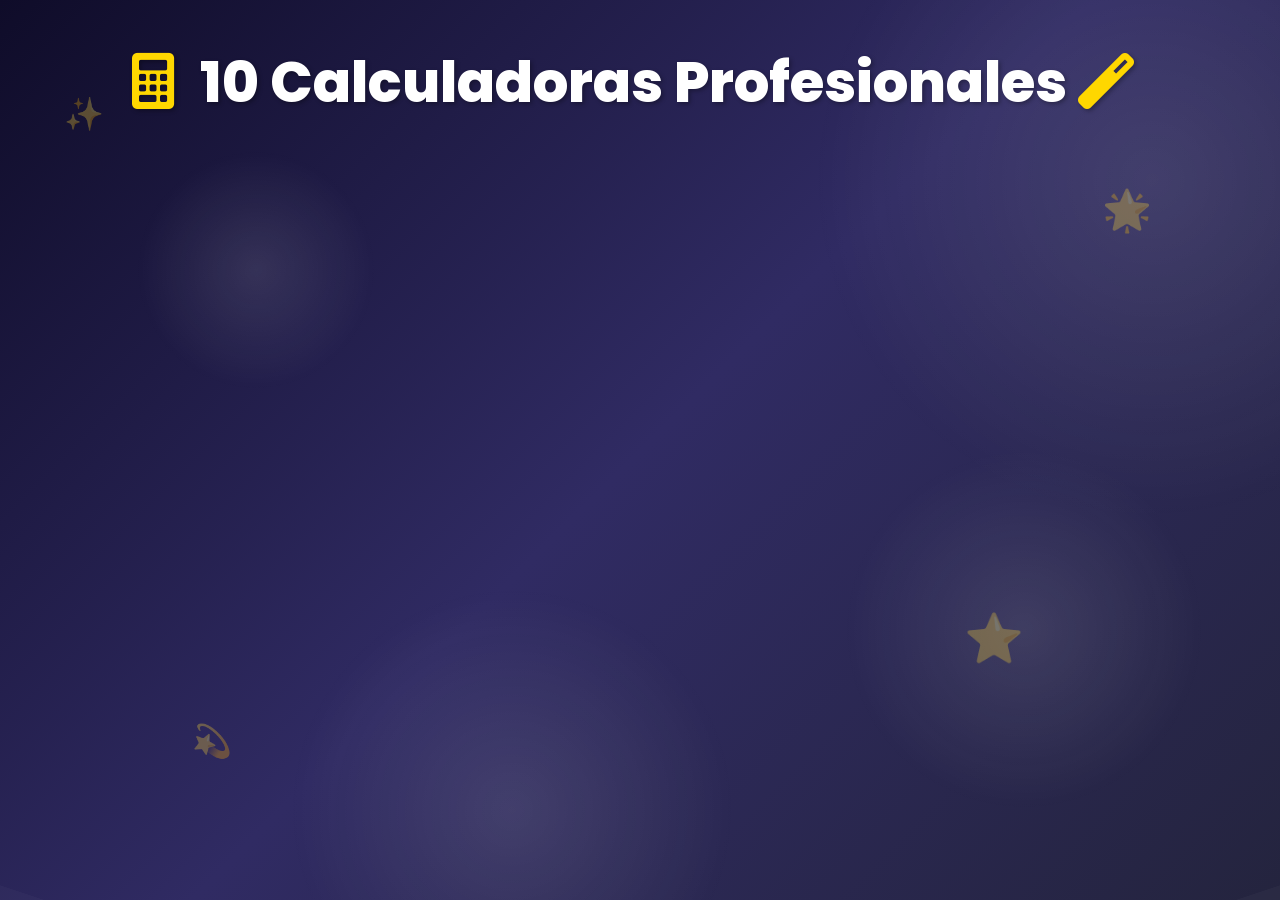
==== index.html @ 85bc0c48 "Update index.html" ====
<!DOCTYPE html>
<html lang="es">
<head>
    <meta charset="UTF-8">
    <meta name="viewport" content="width=device-width, initial-scale=1.0">
    <title>10 Calculadoras Profesionales</title>
    <!-- Font Awesome (necesario para los iconos) -->
    <link rel="stylesheet" href="https://cdnjs.cloudflare.com/ajax/libs/font-awesome/6.0.0/css/all.min.css">
    <!-- Tu archivo CSS -->
    <link rel="stylesheet" href="style.css">
</head>
<body>
    <div class="wave-bg"></div>
    
    <!-- Partículas flotantes -->
    <div class="particle" style="top: 10%; left: 5%; font-size: 2rem;">✨</div>
    <div class="particle" style="top: 20%; right: 10%; font-size: 2.5rem; animation-delay: -2s;">🌟</div>
    <div class="particle" style="bottom: 15%; left: 15%; font-size: 2rem; animation-delay: -4s;">💫</div>
    <div class="particle" style="bottom: 25%; right: 20%; font-size: 3rem; animation-delay: -1s;">⭐</div>

    <h1>
        <i class="fas fa-calculator"></i>
        10 Calculadoras Profesionales
        <i class="fas fa-magic"></i>
    </h1>
    
    <div class="grid-container">
        <!-- AQUÍ VA TODO EL HTML DE LAS 10 CALCULADORAS -->
        <!-- (Copia todo el contenido del grid-container del código anterior) -->
    </div>

    <script>
        // AQUÍ VAN TODAS LAS FUNCIONES JAVASCRIPT
        // (Copia todas las funciones del código anterior)
        
        // Efecto de seguimiento del mouse
        document.querySelectorAll('.calculadora').forEach(card => {
            card.addEventListener('mousemove', (e) => {
                const rect = card.getBoundingClientRect();
                const x = ((e.clientX - rect.left) / rect.width) * 100;
                const y = ((e.clientY - rect.top) / rect.height) * 100;
                card.style.setProperty('--x', `${x}%`);
                card.style.setProperty('--y', `${y}%`);
            });
        });

        window.onload = function() {
            calcularBasica();
            calcularIMC();
            calcularPorcentaje();
            calcularPrestamo();
            calcularEdad();
            calcularDescuento();
            convertirTemperatura();
            calcularAreaCirculo();
            calcularPropina();
            calcularVelocidad();
        };
    </script>
</body>
</html>
---- style.css ----
/* PRUEBA - Esto DEBERÍA hacer el fondo rojo brillante */
/* ========================================
   STYLE.CSS - 10 CALCULADORAS PROFESIONALES
   ======================================== */

/* Importación de fuentes */
@import url('https://fonts.googleapis.com/css2?family=Poppins:wght@300;400;500;600;700;800&display=swap');

/* ========================================
   VARIABLES GLOBALES
   ======================================== */
:root {
    --primary-gradient: linear-gradient(135deg, #667eea 0%, #764ba2 100%);
    --secondary-gradient: linear-gradient(135deg, #f093fb 0%, #f5576c 100%);
    --success-gradient: linear-gradient(135deg, #84fab0 0%, #8fd3f4 100%);
    --warning-gradient: linear-gradient(135deg, #f6d365 0%, #fda085 100%);
    --danger-gradient: linear-gradient(135deg, #f78ca0 0%, #f9748f 100%);
    --dark-gradient: linear-gradient(135deg, #66757f 0%, #414345 100%);
    --info-gradient: linear-gradient(135deg, #a8edea 0%, #fed6e3 100%);
    --g1-gradient: linear-gradient(135deg, #ff9a9e 0%, #fad0c4 100%);
    --g2-gradient: linear-gradient(135deg, #a1c4fd 0%, #c2e9fb 100%);
    --g3-gradient: linear-gradient(135deg, #fbc2eb 0%, #a6c1ee 100%);
    --g4-gradient: linear-gradient(135deg, #fdcbf1 0%, #e6dee9 100%);
    
    --shadow-sm: 0 2px 4px rgba(0,0,0,0.1);
    --shadow-md: 0 4px 6px rgba(0,0,0,0.1);
    --shadow-lg: 0 10px 15px rgba(0,0,0,0.1);
    --shadow-xl: 0 20px 25px rgba(0,0,0,0.1);
    --shadow-2xl: 0 25px 50px rgba(0,0,0,0.25);
    
    --animation-slow: 0.5s;
    --animation-medium: 0.3s;
    --animation-fast: 0.15s;
}

/* ========================================
   RESET Y ESTILOS BASE
   ======================================== */
* {
    margin: 0;
    padding: 0;
    box-sizing: border-box;
}

body {
    font-family: 'Poppins', sans-serif;
    background: linear-gradient(135deg, #0f0c29 0%, #302b63 50%, #24243e 100%);
    min-height: 100vh;
    padding: 40px 20px;
    position: relative;
    overflow-x: hidden;
}

/* Efecto de partículas de fondo */
body::before {
    content: '';
    position: fixed;
    top: 0;
    left: 0;
    right: 0;
    bottom: 0;
    background: 
        radial-gradient(circle at 20% 30%, rgba(255,255,255,0.1) 0%, transparent 10%),
        radial-gradient(circle at 80% 70%, rgba(255,255,255,0.1) 0%, transparent 15%),
        radial-gradient(circle at 40% 90%, rgba(255,255,255,0.1) 0%, transparent 20%),
        radial-gradient(circle at 90% 20%, rgba(255,255,255,0.1) 0%, transparent 25%);
    pointer-events: none;
    z-index: 0;
}

/* ========================================
   ONDA ANIMADA
   ======================================== */
.wave-bg {
    position: fixed;
    bottom: 0;
    left: 0;
    width: 100%;
    height: 100px;
    background: url('data:image/svg+xml,<svg xmlns="http://www.w3.org/2000/svg" viewBox="0 0 1440 320"><path fill="%23ffffff" fill-opacity="0.1" d="M0,96L48,112C96,128,192,160,288,160C384,160,480,128,576,122.7C672,117,768,139,864,154.7C960,171,1056,181,1152,170.7C1248,160,1344,128,1392,112L1440,96L1440,320L1392,320C1344,320,1248,320,1152,320C1056,320,960,320,864,320C768,320,672,320,576,320C480,320,384,320,288,320C192,320,96,320,48,320L0,320Z"></path></svg>');
    background-size: cover;
    background-repeat: no-repeat;
    animation: wave 10s linear infinite;
    z-index: 0;
    opacity: 0.3;
}

@keyframes wave {
    0% { background-position-x: 0; }
    100% { background-position-x: 1440px; }
}

/* ========================================
   TÍTULO PRINCIPAL
   ======================================== */
h1 {
    text-align: center;
    color: white;
    margin-bottom: 50px;
    font-size: 3.5em;
    font-weight: 800;
    text-shadow: 2px 2px 4px rgba(0,0,0,0.3);
    position: relative;
    z-index: 10;
    animation: fadeInDown 1s ease-out;
}

h1 i {
    margin-right: 15px;
    color: #ffd700;
    animation: spin 10s linear infinite;
}

@keyframes spin {
    from { transform: rotate(0deg); }
    to { transform: rotate(360deg); }
}

@keyframes fadeInDown {
    from {
        opacity: 0;
        transform: translateY(-50px);
    }
    to {
        opacity: 1;
        transform: translateY(0);
    }
}

/* ========================================
   GRID PRINCIPAL
   ======================================== */
.grid-container {
    display: grid;
    grid-template-columns: repeat(auto-fit, minmax(350px, 1fr));
    gap: 30px;
    max-width: 1600px;
    margin: 0 auto;
    position: relative;
    z-index: 10;
    perspective: 1000px;
}

/* ========================================
   TARJETAS DE CALCULADORAS
   ======================================== */
.calculadora {
    background: rgba(255, 255, 255, 0.95);
    backdrop-filter: blur(10px);
    border-radius: 30px;
    padding: 30px;
    box-shadow: 
        0 20px 40px rgba(0,0,0,0.3),
        0 0 0 1px rgba(255,255,255,0.1);
    transition: all 0.4s cubic-bezier(0.175, 0.885, 0.32, 1.275);
    position: relative;
    overflow: hidden;
    animation: cardAppear 0.6s ease-out forwards;
    opacity: 0;
    transform: translateY(50px);
}

/* Delay de animación para cada tarjeta */
.calculadora:nth-child(1) { animation-delay: 0.1s; }
.calculadora:nth-child(2) { animation-delay: 0.2s; }
.calculadora:nth-child(3) { animation-delay: 0.3s; }
.calculadora:nth-child(4) { animation-delay: 0.4s; }
.calculadora:nth-child(5) { animation-delay: 0.5s; }
.calculadora:nth-child(6) { animation-delay: 0.6s; }
.calculadora:nth-child(7) { animation-delay: 0.7s; }
.calculadora:nth-child(8) { animation-delay: 0.8s; }
.calculadora:nth-child(9) { animation-delay: 0.9s; }
.calculadora:nth-child(10) { animation-delay: 1s; }

@keyframes cardAppear {
    to {
        opacity: 1;
        transform: translateY(0);
    }
}

/* Efecto de borde brillante */
.calculadora::before {
    content: '';
    position: absolute;
    top: -2px;
    left: -2px;
    right: -2px;
    bottom: -2px;
    background: linear-gradient(45deg, 
        #ff0000, #ff7300, #fffb00, #48ff00, 
        #00ffd5, #002bff, #7a00ff, #ff00c8, #ff0000);
    background-size: 400%;
    border-radius: 32px;
    opacity: 0;
    transition: opacity 0.4s;
    z-index: -1;
    animation: glow 20s linear infinite;
}

.calculadora:hover::before {
    opacity: 1;
}

@keyframes glow {
    0% { background-position: 0 0; }
    50% { background-position: 400% 0; }
    100% { background-position: 0 0; }
}

/* Efecto de partículas en hover */
.calculadora::after {
    content: '';
    position: absolute;
    top: 0;
    left: 0;
    right: 0;
    bottom: 0;
    background: radial-gradient(circle at var(--x, 50%) var(--y, 50%), 
        rgba(255,255,255,0.3) 0%, 
        transparent 50%);
    opacity: 0;
    transition: opacity 0.3s;
    pointer-events: none;
    border-radius: 30px;
}

.calculadora:hover::after {
    opacity: 1;
}

.calculadora:hover {
    transform: translateY(-10px) scale(1.02);
    box-shadow: 
        0 30px 60px rgba(0,0,0,0.4),
        0 0 0 2px rgba(255,255,255,0.2);
}

/* ========================================
   TÍTULOS DE LAS CALCULADORAS
   ======================================== */
.calculadora h2 {
    font-size: 1.5em;
    font-weight: 700;
    margin-bottom: 25px;
    padding-bottom: 15px;
    border-bottom: 2px solid rgba(0,0,0,0.1);
    position: relative;
    display: flex;
    align-items: center;
    gap: 10px;
}

.calculadora h2 i {
    font-size: 1.5em;
    background: var(--primary-gradient);
    -webkit-background-clip: text;
    -webkit-text-fill-color: transparent;
    animation: bounce 2s infinite;
}

@keyframes bounce {
    0%, 100% { transform: scale(1); }
    50% { transform: scale(1.1); }
}

/* Colores individuales para los iconos */
.calculadora:nth-child(1) h2 i { background: var(--primary-gradient); -webkit-background-clip: text; }
.calculadora:nth-child(2) h2 i { background: var(--secondary-gradient); -webkit-background-clip: text; }
.calculadora:nth-child(3) h2 i { background: var(--success-gradient); -webkit-background-clip: text; }
.calculadora:nth-child(4) h2 i { background: var(--warning-gradient); -webkit-background-clip: text; }
.calculadora:nth-child(5) h2 i { background: var(--danger-gradient); -webkit-background-clip: text; }
.calculadora:nth-child(6) h2 i { background: var(--info-gradient); -webkit-background-clip: text; }
.calculadora:nth-child(7) h2 i { background: var(--g1-gradient); -webkit-background-clip: text; }
.calculadora:nth-child(8) h2 i { background: var(--g2-gradient); -webkit-background-clip: text; }
.calculadora:nth-child(9) h2 i { background: var(--g3-gradient); -webkit-background-clip: text; }
.calculadora:nth-child(10) h2 i { background: var(--g4-gradient); -webkit-background-clip: text; }

/* ========================================
   GRUPOS DE INPUT
   ======================================== */
.input-group {
    margin-bottom: 20px;
    position: relative;
}

.input-group label {
    display: block;
    margin-bottom: 8px;
    font-weight: 500;
    color: #444;
    font-size: 0.95em;
    letter-spacing: 0.5px;
    transition: all var(--animation-medium);
}

.input-group label i {
    margin-right: 8px;
    color: #667eea;
    font-size: 0.9em;
}

.input-group input,
.input-group select {
    width: 100%;
    padding: 14px 18px;
    border: 2px solid #e0e0e0;
    border-radius: 15px;
    font-size: 1em;
    font-family: 'Poppins', sans-serif;
    transition: all var(--animation-medium);
    background: white;
    outline: none;
}

.input-group input:focus,
.input-group select:focus {
    border-color: #667eea;
    box-shadow: 0 0 0 4px rgba(102, 126, 234, 0.1);
    transform: translateY(-2px);
}

.input-group input:hover,
.input-group select:hover {
    border-color: #764ba2;
}

/* ========================================
   BOTONES
   ======================================== */
button {
    background: var(--primary-gradient);
    color: white;
    border: none;
    padding: 16px 25px;
    border-radius: 15px;
    cursor: pointer;
    font-size: 1.1em;
    font-weight: 600;
    width: 100%;
    transition: all var(--animation-medium);
    position: relative;
    overflow: hidden;
    z-index: 1;
    letter-spacing: 1px;
    box-shadow: var(--shadow-md);
}

button::before {
    content: '';
    position: absolute;
    top: 0;
    left: -100%;
    width: 100%;
    height: 100%;
    background: linear-gradient(90deg, transparent, rgba(255,255,255,0.3), transparent);
    transition: left 0.5s;
    z-index: -1;
}

button:hover {
    transform: translateY(-3px);
    box-shadow: var(--shadow-xl);
}

button:hover::before {
    left: 100%;
}

button:active {
    transform: translateY(0);
}

/* Colores individuales para botones */
.calculadora:nth-child(1) button { background: var(--primary-gradient); }
.calculadora:nth-child(2) button { background: var(--secondary-gradient); }
.calculadora:nth-child(3) button { background: var(--success-gradient); }
.calculadora:nth-child(4) button { background: var(--warning-gradient); }
.calculadora:nth-child(5) button { background: var(--danger-gradient); }
.calculadora:nth-child(6) button { background: var(--info-gradient); }
.calculadora:nth-child(7) button { background: var(--g1-gradient); }
.calculadora:nth-child(8) button { background: var(--g2-gradient); }
.calculadora:nth-child(9) button { background: var(--g3-gradient); }
.calculadora:nth-child(10) button { background: var(--g4-gradient); }

/* ========================================
   RESULTADOS
   ======================================== */
.resultado {
    margin-top: 25px;
    padding: 20px;
    background: linear-gradient(135deg, #f5f7fa 0%, #c3cfe2 100%);
    border-radius: 15px;
    font-size: 1.2em;
    font-weight: 600;
    color: #333;
    text-align: center;
    animation: resultPop 0.5s ease-out;
    position: relative;
    overflow: hidden;
    border: 2px solid rgba(255,255,255,0.5);
    box-shadow: inset 0 2px 4px rgba(0,0,0,0.1);
}

@keyframes resultPop {
    0% { transform: scale(0.9); opacity: 0; }
    100% { transform: scale(1); opacity: 1; }
}

.resultado span {
    font-size: 1.4em;
    font-weight: 800;
    background: var(--primary-gradient);
    -webkit-background-clip: text;
    -webkit-text-fill-color: transparent;
    display: inline-block;
    margin-left: 10px;
}

/* Barra de progreso animada */
.resultado::after {
    content: '';
    position: absolute;
    bottom: 0;
    left: 0;
    height: 4px;
    width: 0%;
    background: var(--primary-gradient);
    animation: progress 1.5s ease-out forwards;
    border-radius: 0 0 0 15px;
}

@keyframes progress {
    to { width: 100%; }
}

/* ========================================
   TOOLTIPS
   ======================================== */
[data-tooltip] {
    position: relative;
    cursor: help;
}

[data-tooltip]:before {
    content: attr(data-tooltip);
    position: absolute;
    bottom: 100%;
    left: 50%;
    transform: translateX(-50%) translateY(-10px);
    background: var(--dark-gradient);
    color: white;
    padding: 8px 15px;
    border-radius: 10px;
    font-size: 0.85em;
    white-space: nowrap;
    opacity: 0;
    visibility: hidden;
    transition: all var(--animation-medium);
    box-shadow: var(--shadow-lg);
    z-index: 100;
}

[data-tooltip]:hover:before {
    opacity: 1;
    visibility: visible;
    transform: translateX(-50%) translateY(0);
}

/* ========================================
   PARTÍCULAS FLOTANTES
   ======================================== */
.particle {
    position: fixed;
    pointer-events: none;
    opacity: 0.3;
    animation: float 6s ease-in-out infinite;
    z-index: 0;
}

@keyframes float {
    0%, 100% { transform: translateY(0) rotate(0deg); }
    50% { transform: translateY(-20px) rotate(180deg); }
}

/* ========================================
   ESTADO DE CARGA
   ======================================== */
.calculadora.calculando .resultado {
    position: relative;
    color: transparent;
}

.calculadora.calculando .resultado::before {
    content: '';
    position: absolute;
    top: 50%;
    left: 50%;
    width: 30px;
    height: 30px;
    margin: -15px 0 0 -15px;
    border: 3px solid #f3f3f3;
    border-top: 3px solid #667eea;
    border-radius: 50%;
    animation: spin 1s linear infinite;
}

/* ========================================
   SCROLLBAR PERSONALIZADO
   ======================================== */
::-webkit-scrollbar {
    width: 12px;
}

::-webkit-scrollbar-track {
    background: linear-gradient(135deg, #0f0c29 0%, #302b63 100%);
}

::-webkit-scrollbar-thumb {
    background: var(--primary-gradient);
    border-radius: 6px;
    border: 3px solid transparent;
}

::-webkit-scrollbar-thumb:hover {
    background: var(--secondary-gradient);
}

/* ========================================
   MEDIA QUERIES - RESPONSIVE
   ======================================== */
@media (max-width: 768px) {
    h1 {
        font-size: 2.5em;
    }
    
    .grid-container {
        grid-template-columns: 1fr;
        gap: 20px;
    }
    
    .calculadora {
        padding: 20px;
    }
    
    .calculadora h2 {
        font-size: 1.3em;
    }
}

@media (max-width: 480px) {
    body {
        padding: 20px 10px;
    }
    
    h1 {
        font-size: 2em;
    }
    
    .calculadora {
        padding: 15px;
    }
    
    .resultado {
        font-size: 1em;
    }
}

/* ========================================
   UTILIDADES
   ======================================== */
.text-center { text-align: center; }
.mt-20 { margin-top: 20px; }
.mb-20 { margin-bottom: 20px; }
.hidden { display: none; }
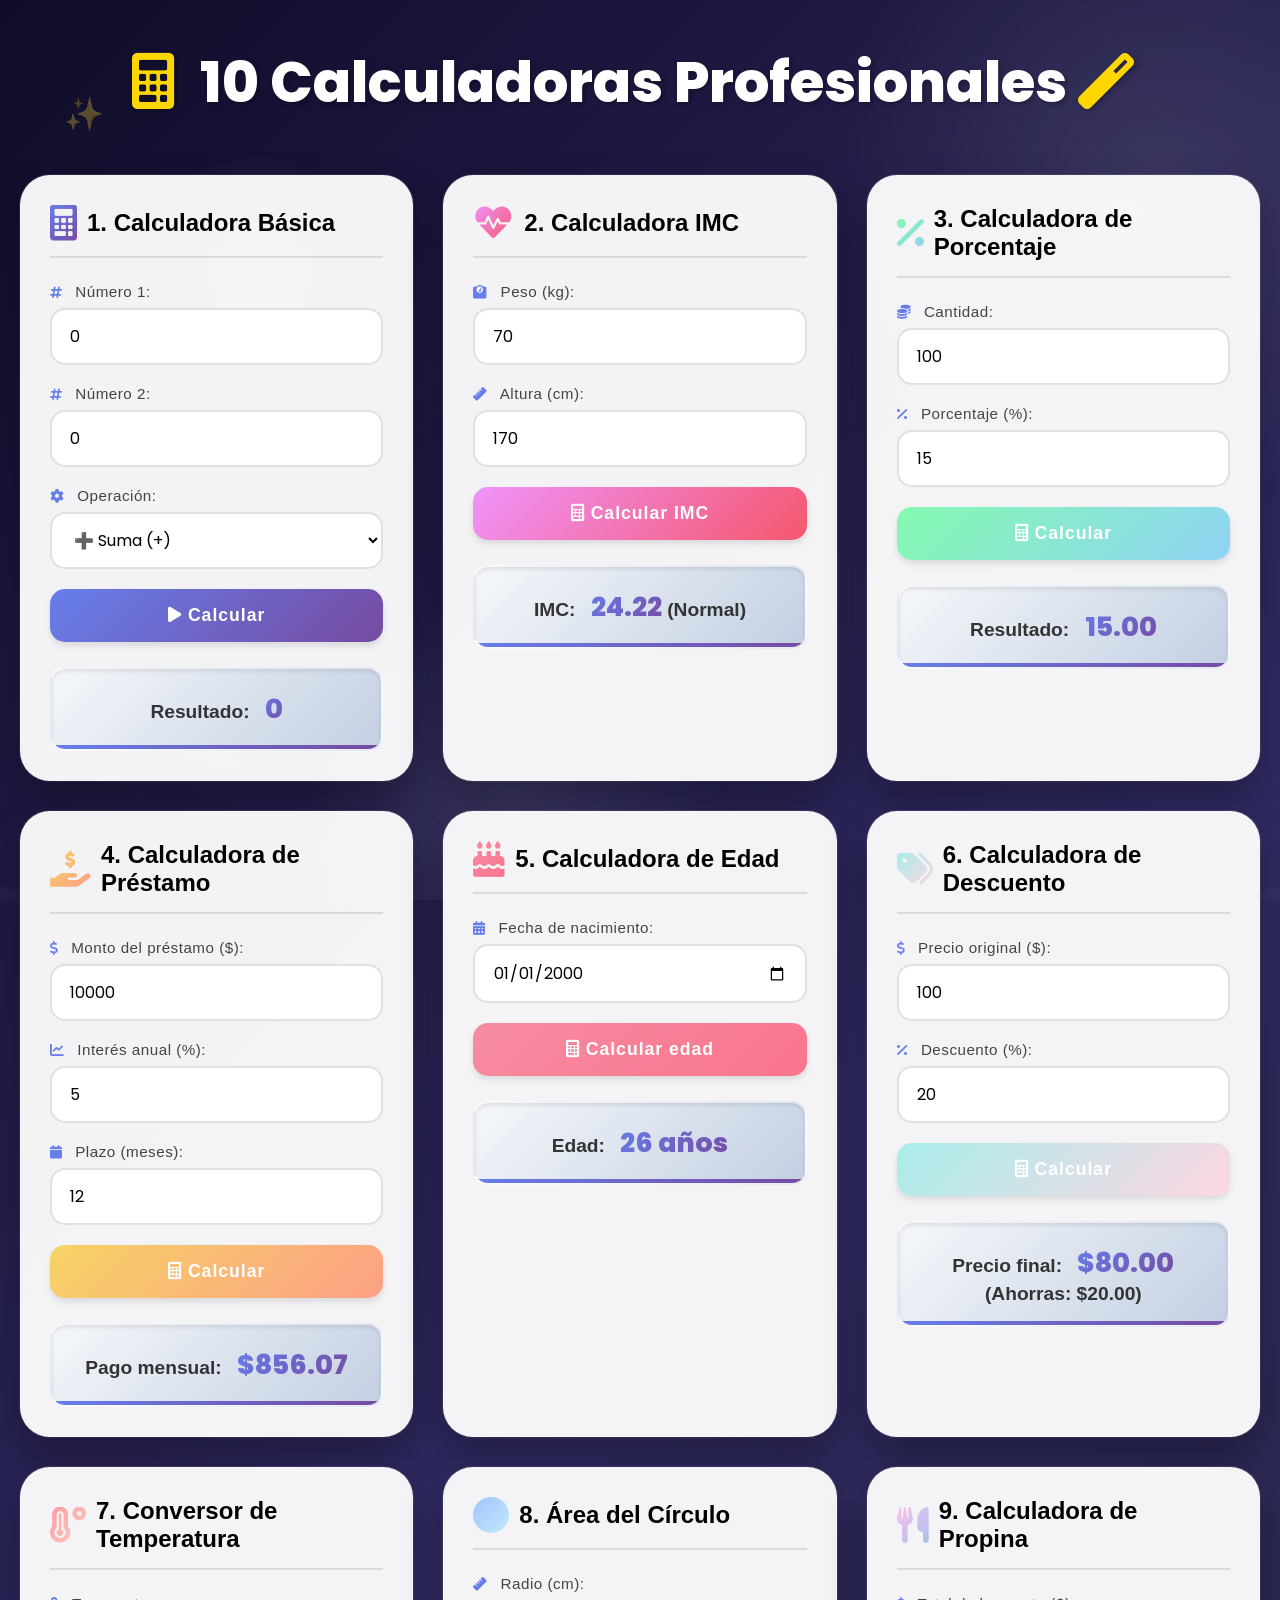
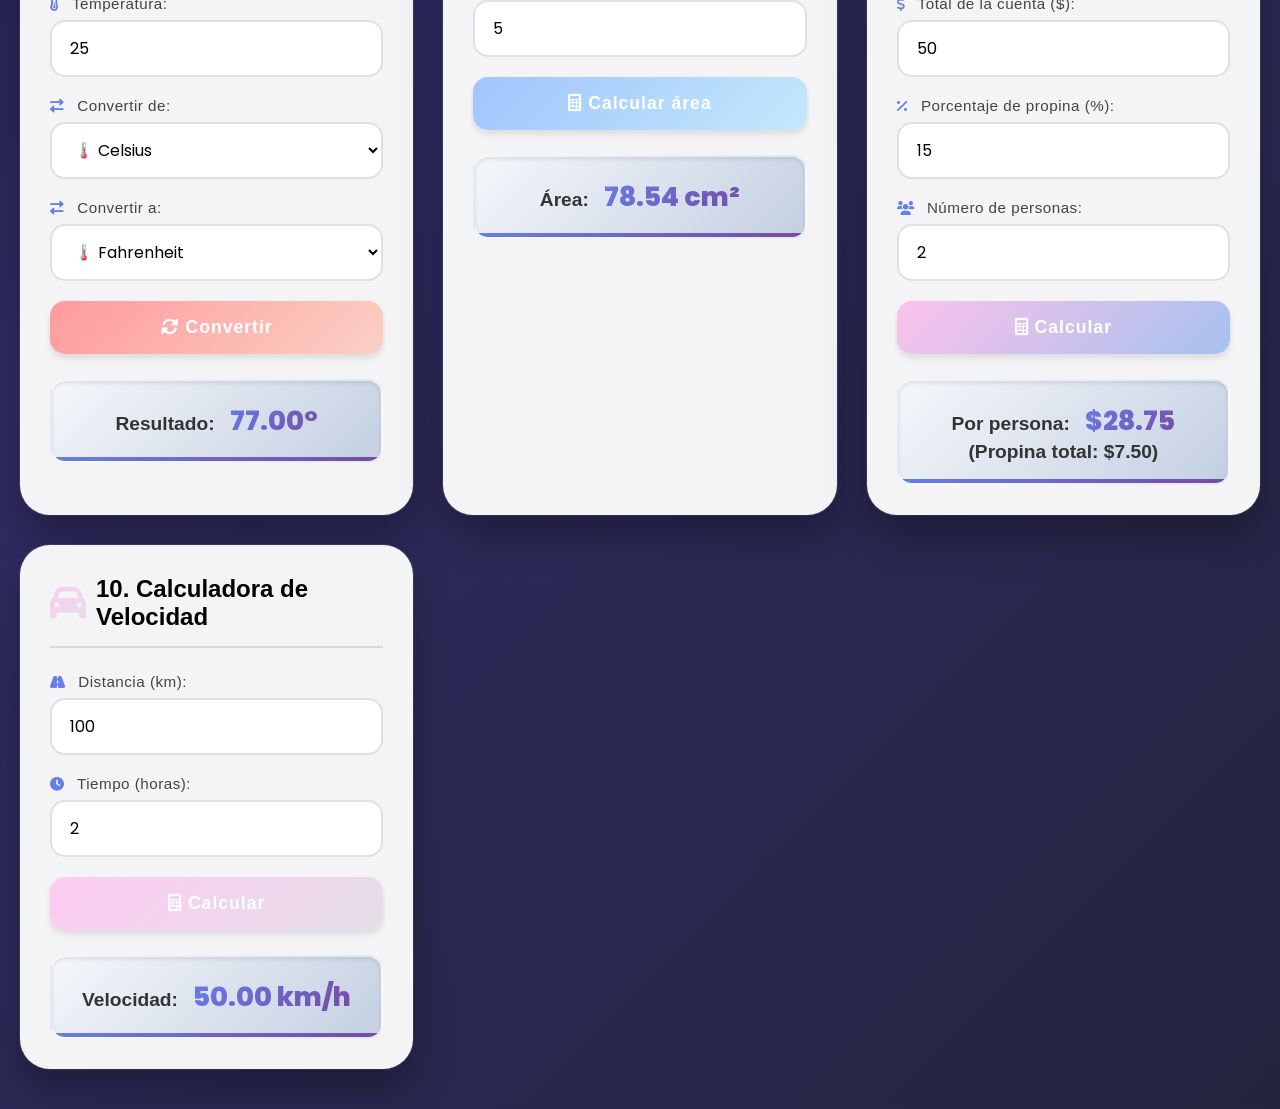
==== commit 6314dc8a: "Update index.html" ====
--- a/index.html
+++ b/index.html
@@ -4,7 +4,7 @@
     <meta charset="UTF-8">
     <meta name="viewport" content="width=device-width, initial-scale=1.0">
     <title>10 Calculadoras Profesionales</title>
-    <!-- Font Awesome (necesario para los iconos) -->
+    <!-- Font Awesome para iconos -->
     <link rel="stylesheet" href="https://cdnjs.cloudflare.com/ajax/libs/font-awesome/6.0.0/css/all.min.css">
     <!-- Tu archivo CSS -->
     <link rel="stylesheet" href="style.css">
@@ -25,15 +25,359 @@
     </h1>
     
     <div class="grid-container">
-        <!-- AQUÍ VA TODO EL HTML DE LAS 10 CALCULADORAS -->
-        <!-- (Copia todo el contenido del grid-container del código anterior) -->
+        <!-- ======================================== -->
+        <!-- CALCULADORA 1: BÁSICA -->
+        <!-- ======================================== -->
+        <div class="calculadora" data-tooltip="Operaciones matemáticas básicas">
+            <h2><i class="fas fa-calculator"></i> 1. Calculadora Básica</h2>
+            <div class="input-group">
+                <label><i class="fas fa-hashtag"></i> Número 1:</label>
+                <input type="number" id="basica-num1" value="0">
+            </div>
+            <div class="input-group">
+                <label><i class="fas fa-hashtag"></i> Número 2:</label>
+                <input type="number" id="basica-num2" value="0">
+            </div>
+            <div class="input-group">
+                <label><i class="fas fa-cog"></i> Operación:</label>
+                <select id="basica-operacion">
+                    <option value="suma">➕ Suma (+)</option>
+                    <option value="resta">➖ Resta (-)</option>
+                    <option value="multiplicacion">✖️ Multiplicación (×)</option>
+                    <option value="division">➗ División (÷)</option>
+                </select>
+            </div>
+            <button onclick="calcularBasica()"><i class="fas fa-play"></i> Calcular</button>
+            <div class="resultado" id="basica-resultado">Resultado: <span>0</span></div>
+        </div>
+
+        <!-- ======================================== -->
+        <!-- CALCULADORA 2: IMC -->
+        <!-- ======================================== -->
+        <div class="calculadora" data-tooltip="Índice de Masa Corporal">
+            <h2><i class="fas fa-heartbeat"></i> 2. Calculadora IMC</h2>
+            <div class="input-group">
+                <label><i class="fas fa-weight"></i> Peso (kg):</label>
+                <input type="number" id="imc-peso" step="0.1" value="70">
+            </div>
+            <div class="input-group">
+                <label><i class="fas fa-ruler"></i> Altura (cm):</label>
+                <input type="number" id="imc-altura" step="0.1" value="170">
+            </div>
+            <button onclick="calcularIMC()"><i class="fas fa-calculator"></i> Calcular IMC</button>
+            <div class="resultado" id="imc-resultado">IMC: <span>0</span></div>
+        </div>
+
+        <!-- ======================================== -->
+        <!-- CALCULADORA 3: PORCENTAJE -->
+        <!-- ======================================== -->
+        <div class="calculadora" data-tooltip="Cálculo de porcentajes">
+            <h2><i class="fas fa-percent"></i> 3. Calculadora de Porcentaje</h2>
+            <div class="input-group">
+                <label><i class="fas fa-coins"></i> Cantidad:</label>
+                <input type="number" id="porcentaje-cantidad" value="100">
+            </div>
+            <div class="input-group">
+                <label><i class="fas fa-percent"></i> Porcentaje (%):</label>
+                <input type="number" id="porcentaje-valor" value="15">
+            </div>
+            <button onclick="calcularPorcentaje()"><i class="fas fa-calculator"></i> Calcular</button>
+            <div class="resultado" id="porcentaje-resultado">Resultado: <span>0</span></div>
+        </div>
+
+        <!-- ======================================== -->
+        <!-- CALCULADORA 4: PRÉSTAMO -->
+        <!-- ======================================== -->
+        <div class="calculadora" data-tooltip="Calculadora de préstamos">
+            <h2><i class="fas fa-hand-holding-usd"></i> 4. Calculadora de Préstamo</h2>
+            <div class="input-group">
+                <label><i class="fas fa-dollar-sign"></i> Monto del préstamo ($):</label>
+                <input type="number" id="prestamo-monto" value="10000">
+            </div>
+            <div class="input-group">
+                <label><i class="fas fa-chart-line"></i> Interés anual (%):</label>
+                <input type="number" id="prestamo-interes" value="5">
+            </div>
+            <div class="input-group">
+                <label><i class="fas fa-calendar"></i> Plazo (meses):</label>
+                <input type="number" id="prestamo-meses" value="12">
+            </div>
+            <button onclick="calcularPrestamo()"><i class="fas fa-calculator"></i> Calcular</button>
+            <div class="resultado" id="prestamo-resultado">Pago mensual: <span>$0</span></div>
+        </div>
+
+        <!-- ======================================== -->
+        <!-- CALCULADORA 5: EDAD -->
+        <!-- ======================================== -->
+        <div class="calculadora" data-tooltip="Calculadora de edad exacta">
+            <h2><i class="fas fa-birthday-cake"></i> 5. Calculadora de Edad</h2>
+            <div class="input-group">
+                <label><i class="fas fa-calendar-alt"></i> Fecha de nacimiento:</label>
+                <input type="date" id="edad-fecha" value="2000-01-01">
+            </div>
+            <button onclick="calcularEdad()"><i class="fas fa-calculator"></i> Calcular edad</button>
+            <div class="resultado" id="edad-resultado">Edad: <span>0 años</span></div>
+        </div>
+
+        <!-- ======================================== -->
+        <!-- CALCULADORA 6: DESCUENTO -->
+        <!-- ======================================== -->
+        <div class="calculadora" data-tooltip="Calculadora de descuentos">
+            <h2><i class="fas fa-tags"></i> 6. Calculadora de Descuento</h2>
+            <div class="input-group">
+                <label><i class="fas fa-dollar-sign"></i> Precio original ($):</label>
+                <input type="number" id="descuento-precio" value="100">
+            </div>
+            <div class="input-group">
+                <label><i class="fas fa-percent"></i> Descuento (%):</label>
+                <input type="number" id="descuento-porcentaje" value="20">
+            </div>
+            <button onclick="calcularDescuento()"><i class="fas fa-calculator"></i> Calcular</button>
+            <div class="resultado" id="descuento-resultado">Precio final: <span>$0</span></div>
+        </div>
+
+        <!-- ======================================== -->
+        <!-- CALCULADORA 7: TEMPERATURA -->
+        <!-- ======================================== -->
+        <div class="calculadora" data-tooltip="Conversor de temperaturas">
+            <h2><i class="fas fa-temperature-high"></i> 7. Conversor de Temperatura</h2>
+            <div class="input-group">
+                <label><i class="fas fa-thermometer-half"></i> Temperatura:</label>
+                <input type="number" id="temp-valor" value="25">
+            </div>
+            <div class="input-group">
+                <label><i class="fas fa-exchange-alt"></i> Convertir de:</label>
+                <select id="temp-de">
+                    <option value="c">🌡️ Celsius</option>
+                    <option value="f">🌡️ Fahrenheit</option>
+                    <option value="k">🌡️ Kelvin</option>
+                </select>
+            </div>
+            <div class="input-group">
+                <label><i class="fas fa-exchange-alt"></i> Convertir a:</label>
+                <select id="temp-a">
+                    <option value="f">🌡️ Fahrenheit</option>
+                    <option value="c">🌡️ Celsius</option>
+                    <option value="k">🌡️ Kelvin</option>
+                </select>
+            </div>
+            <button onclick="convertirTemperatura()"><i class="fas fa-sync-alt"></i> Convertir</button>
+            <div class="resultado" id="temp-resultado">Resultado: <span>0°</span></div>
+        </div>
+
+        <!-- ======================================== -->
+        <!-- CALCULADORA 8: ÁREA DEL CÍRCULO -->
+        <!-- ======================================== -->
+        <div class="calculadora" data-tooltip="Área de un círculo">
+            <h2><i class="fas fa-circle"></i> 8. Área del Círculo</h2>
+            <div class="input-group">
+                <label><i class="fas fa-ruler"></i> Radio (cm):</label>
+                <input type="number" id="circulo-radio" step="0.1" value="5">
+            </div>
+            <button onclick="calcularAreaCirculo()"><i class="fas fa-calculator"></i> Calcular área</button>
+            <div class="resultado" id="circulo-resultado">Área: <span>0 cm²</span></div>
+        </div>
+
+        <!-- ======================================== -->
+        <!-- CALCULADORA 9: PROPINA -->
+        <!-- ======================================== -->
+        <div class="calculadora" data-tooltip="Calculadora de propinas">
+            <h2><i class="fas fa-utensils"></i> 9. Calculadora de Propina</h2>
+            <div class="input-group">
+                <label><i class="fas fa-dollar-sign"></i> Total de la cuenta ($):</label>
+                <input type="number" id="propina-total" value="50">
+            </div>
+            <div class="input-group">
+                <label><i class="fas fa-percent"></i> Porcentaje de propina (%):</label>
+                <input type="number" id="propina-porcentaje" value="15">
+            </div>
+            <div class="input-group">
+                <label><i class="fas fa-users"></i> Número de personas:</label>
+                <input type="number" id="propina-personas" value="2">
+            </div>
+            <button onclick="calcularPropina()"><i class="fas fa-calculator"></i> Calcular</button>
+            <div class="resultado" id="propina-resultado">Por persona: <span>$0</span></div>
+        </div>
+
+        <!-- ======================================== -->
+        <!-- CALCULADORA 10: VELOCIDAD -->
+        <!-- ======================================== -->
+        <div class="calculadora" data-tooltip="Calculadora de velocidad">
+            <h2><i class="fas fa-car"></i> 10. Calculadora de Velocidad</h2>
+            <div class="input-group">
+                <label><i class="fas fa-road"></i> Distancia (km):</label>
+                <input type="number" id="velocidad-distancia" step="0.1" value="100">
+            </div>
+            <div class="input-group">
+                <label><i class="fas fa-clock"></i> Tiempo (horas):</label>
+                <input type="number" id="velocidad-tiempo" step="0.1" value="2">
+            </div>
+            <button onclick="calcularVelocidad()"><i class="fas fa-calculator"></i> Calcular</button>
+            <div class="resultado" id="velocidad-resultado">Velocidad: <span>0 km/h</span></div>
+        </div>
     </div>
 
     <script>
-        // AQUÍ VAN TODAS LAS FUNCIONES JAVASCRIPT
-        // (Copia todas las funciones del código anterior)
-        
-        // Efecto de seguimiento del mouse
+        // ========================================
+        // CALCULADORA 1: BÁSICA
+        // ========================================
+        function calcularBasica() {
+            const num1 = parseFloat(document.getElementById('basica-num1').value);
+            const num2 = parseFloat(document.getElementById('basica-num2').value);
+            const operacion = document.getElementById('basica-operacion').value;
+            let resultado;
+
+            switch(operacion) {
+                case 'suma':
+                    resultado = num1 + num2;
+                    break;
+                case 'resta':
+                    resultado = num1 - num2;
+                    break;
+                case 'multiplicacion':
+                    resultado = num1 * num2;
+                    break;
+                case 'division':
+                    resultado = num2 !== 0 ? num1 / num2 : 'Error: División por 0';
+                    break;
+            }
+
+            document.getElementById('basica-resultado').innerHTML = `Resultado: <span>${resultado}</span>`;
+        }
+
+        // ========================================
+        // CALCULADORA 2: IMC
+        // ========================================
+        function calcularIMC() {
+            const peso = parseFloat(document.getElementById('imc-peso').value);
+            const altura = parseFloat(document.getElementById('imc-altura').value) / 100;
+            const imc = peso / (altura * altura);
+            let clasificacion = '';
+
+            if (imc < 18.5) clasificacion = 'Bajo peso';
+            else if (imc < 25) clasificacion = 'Normal';
+            else if (imc < 30) clasificacion = 'Sobrepeso';
+            else clasificacion = 'Obesidad';
+
+            document.getElementById('imc-resultado').innerHTML = `IMC: <span>${imc.toFixed(2)}</span> (${clasificacion})`;
+        }
+
+        // ========================================
+        // CALCULADORA 3: PORCENTAJE
+        // ========================================
+        function calcularPorcentaje() {
+            const cantidad = parseFloat(document.getElementById('porcentaje-cantidad').value);
+            const porcentaje = parseFloat(document.getElementById('porcentaje-valor').value);
+            const resultado = (cantidad * porcentaje) / 100;
+            document.getElementById('porcentaje-resultado').innerHTML = `Resultado: <span>${resultado.toFixed(2)}</span>`;
+        }
+
+        // ========================================
+        // CALCULADORA 4: PRÉSTAMO
+        // ========================================
+        function calcularPrestamo() {
+            const monto = parseFloat(document.getElementById('prestamo-monto').value);
+            const interes = parseFloat(document.getElementById('prestamo-interes').value) / 100 / 12;
+            const meses = parseFloat(document.getElementById('prestamo-meses').value);
+            
+            const pago = monto * interes * Math.pow(1 + interes, meses) / (Math.pow(1 + interes, meses) - 1);
+            
+            document.getElementById('prestamo-resultado').innerHTML = `Pago mensual: <span>$${isNaN(pago) ? 0 : pago.toFixed(2)}</span>`;
+        }
+
+        // ========================================
+        // CALCULADORA 5: EDAD
+        // ========================================
+        function calcularEdad() {
+            const fechaNac = new Date(document.getElementById('edad-fecha').value);
+            const hoy = new Date();
+            let edad = hoy.getFullYear() - fechaNac.getFullYear();
+            const mes = hoy.getMonth() - fechaNac.getMonth();
+            
+            if (mes < 0 || (mes === 0 && hoy.getDate() < fechaNac.getDate())) {
+                edad--;
+            }
+            
+            document.getElementById('edad-resultado').innerHTML = `Edad: <span>${edad} años</span>`;
+        }
+
+        // ========================================
+        // CALCULADORA 6: DESCUENTO
+        // ========================================
+        function calcularDescuento() {
+            const precio = parseFloat(document.getElementById('descuento-precio').value);
+            const descuento = parseFloat(document.getElementById('descuento-porcentaje').value);
+            const ahorro = (precio * descuento) / 100;
+            const precioFinal = precio - ahorro;
+            
+            document.getElementById('descuento-resultado').innerHTML = `Precio final: <span>$${precioFinal.toFixed(2)}</span> (Ahorras: $${ahorro.toFixed(2)})`;
+        }
+
+        // ========================================
+        // CALCULADORA 7: TEMPERATURA
+        // ========================================
+        function convertirTemperatura() {
+            const valor = parseFloat(document.getElementById('temp-valor').value);
+            const de = document.getElementById('temp-de').value;
+            const a = document.getElementById('temp-a').value;
+            let resultado = 0;
+
+            // Convertir a Celsius primero
+            let celsius;
+            switch(de) {
+                case 'c': celsius = valor; break;
+                case 'f': celsius = (valor - 32) * 5/9; break;
+                case 'k': celsius = valor - 273.15; break;
+            }
+
+            // Convertir de Celsius a destino
+            switch(a) {
+                case 'c': resultado = celsius; break;
+                case 'f': resultado = celsius * 9/5 + 32; break;
+                case 'k': resultado = celsius + 273.15; break;
+            }
+
+            document.getElementById('temp-resultado').innerHTML = `Resultado: <span>${resultado.toFixed(2)}°</span>`;
+        }
+
+        // ========================================
+        // CALCULADORA 8: ÁREA DEL CÍRCULO
+        // ========================================
+        function calcularAreaCirculo() {
+            const radio = parseFloat(document.getElementById('circulo-radio').value);
+            const area = Math.PI * Math.pow(radio, 2);
+            document.getElementById('circulo-resultado').innerHTML = `Área: <span>${area.toFixed(2)} cm²</span>`;
+        }
+
+        // ========================================
+        // CALCULADORA 9: PROPINA
+        // ========================================
+        function calcularPropina() {
+            const total = parseFloat(document.getElementById('propina-total').value);
+            const porcentaje = parseFloat(document.getElementById('propina-porcentaje').value);
+            const personas = parseFloat(document.getElementById('propina-personas').value);
+            
+            const propina = (total * porcentaje) / 100;
+            const totalConPropina = total + propina;
+            const porPersona = totalConPropina / personas;
+            
+            document.getElementById('propina-resultado').innerHTML = `Por persona: <span>$${porPersona.toFixed(2)}</span> (Propina total: $${propina.toFixed(2)})`;
+        }
+
+        // ========================================
+        // CALCULADORA 10: VELOCIDAD
+        // ========================================
+        function calcularVelocidad() {
+            const distancia = parseFloat(document.getElementById('velocidad-distancia').value);
+            const tiempo = parseFloat(document.getElementById('velocidad-tiempo').value);
+            const velocidad = distancia / tiempo;
+            
+            document.getElementById('velocidad-resultado').innerHTML = `Velocidad: <span>${velocidad.toFixed(2)} km/h</span>`;
+        }
+
+        // ========================================
+        // EFECTO DE SEGUIMIENTO DEL MOUSE
+        // ========================================
         document.querySelectorAll('.calculadora').forEach(card => {
             card.addEventListener('mousemove', (e) => {
                 const rect = card.getBoundingClientRect();
@@ -44,6 +388,9 @@
             });
         });
 
+        // ========================================
+        // INICIALIZAR TODAS LAS CALCULADORAS
+        // ========================================
         window.onload = function() {
             calcularBasica();
             calcularIMC();
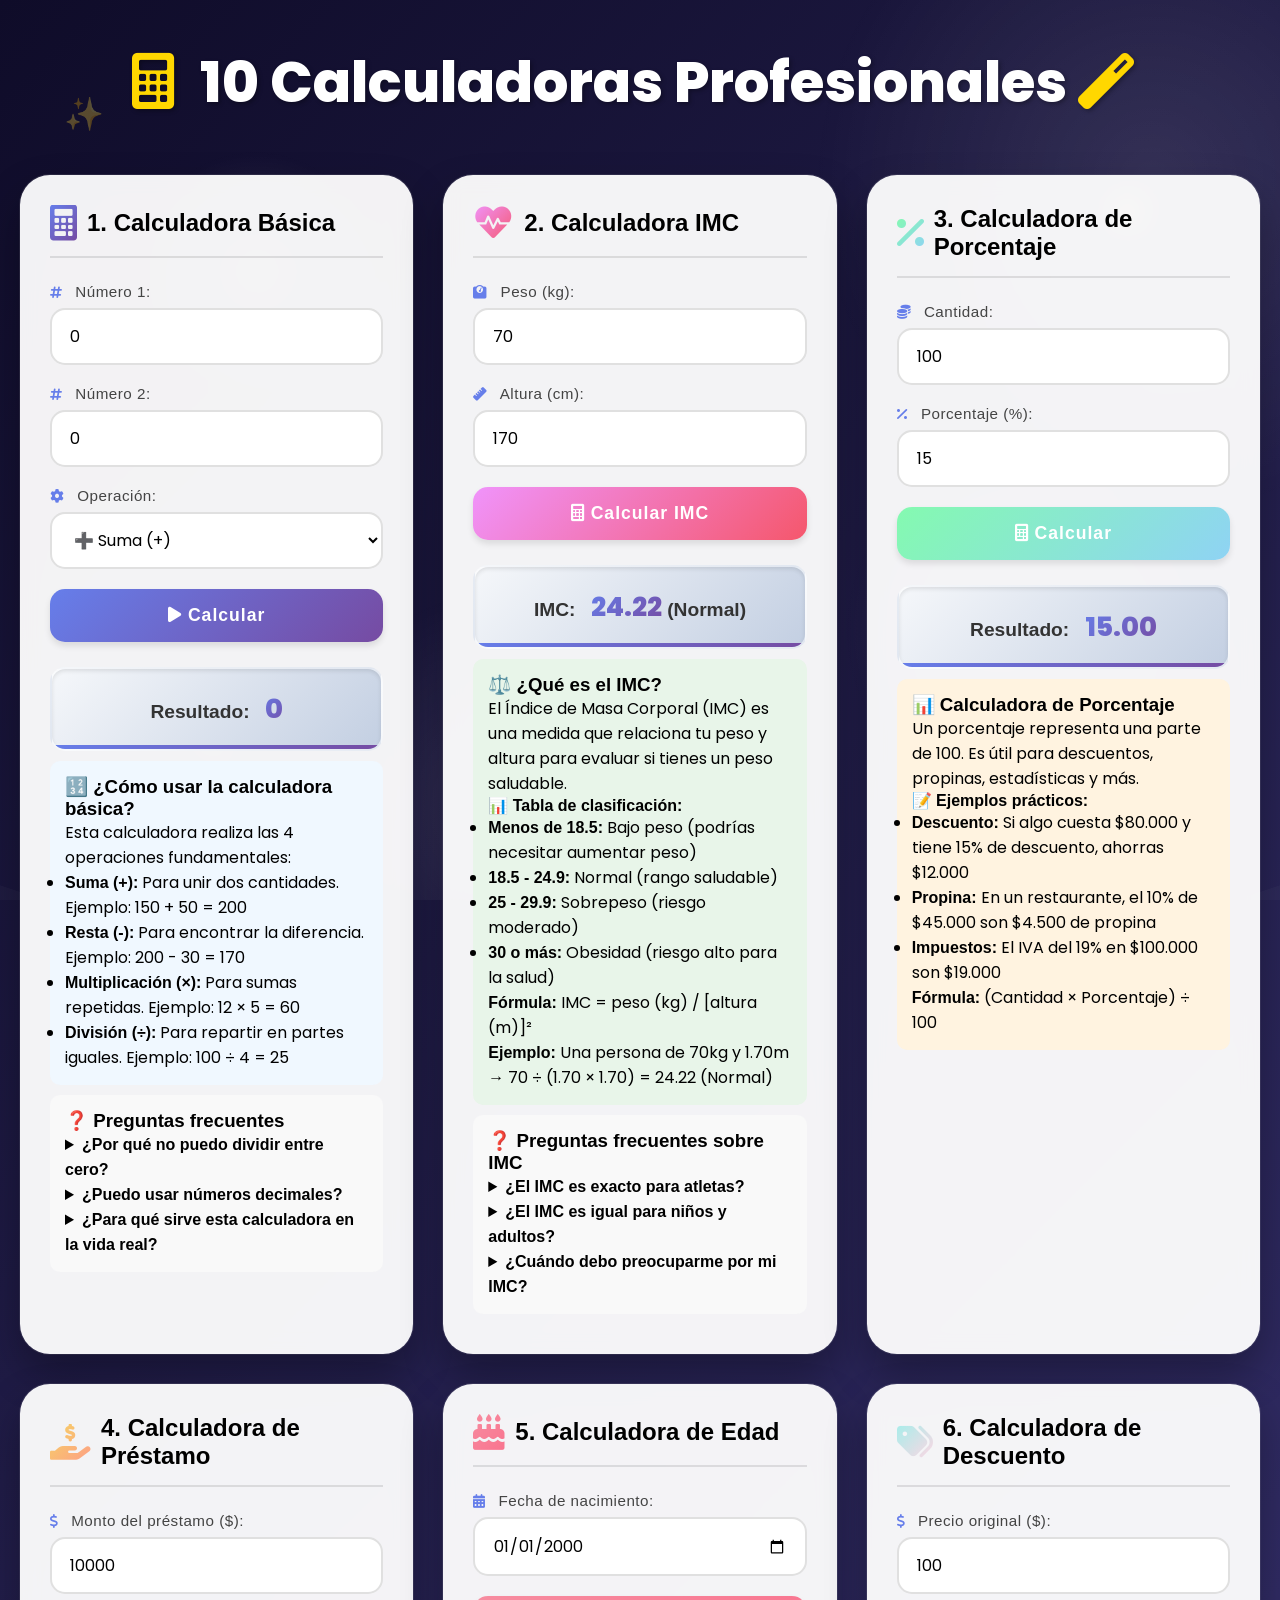
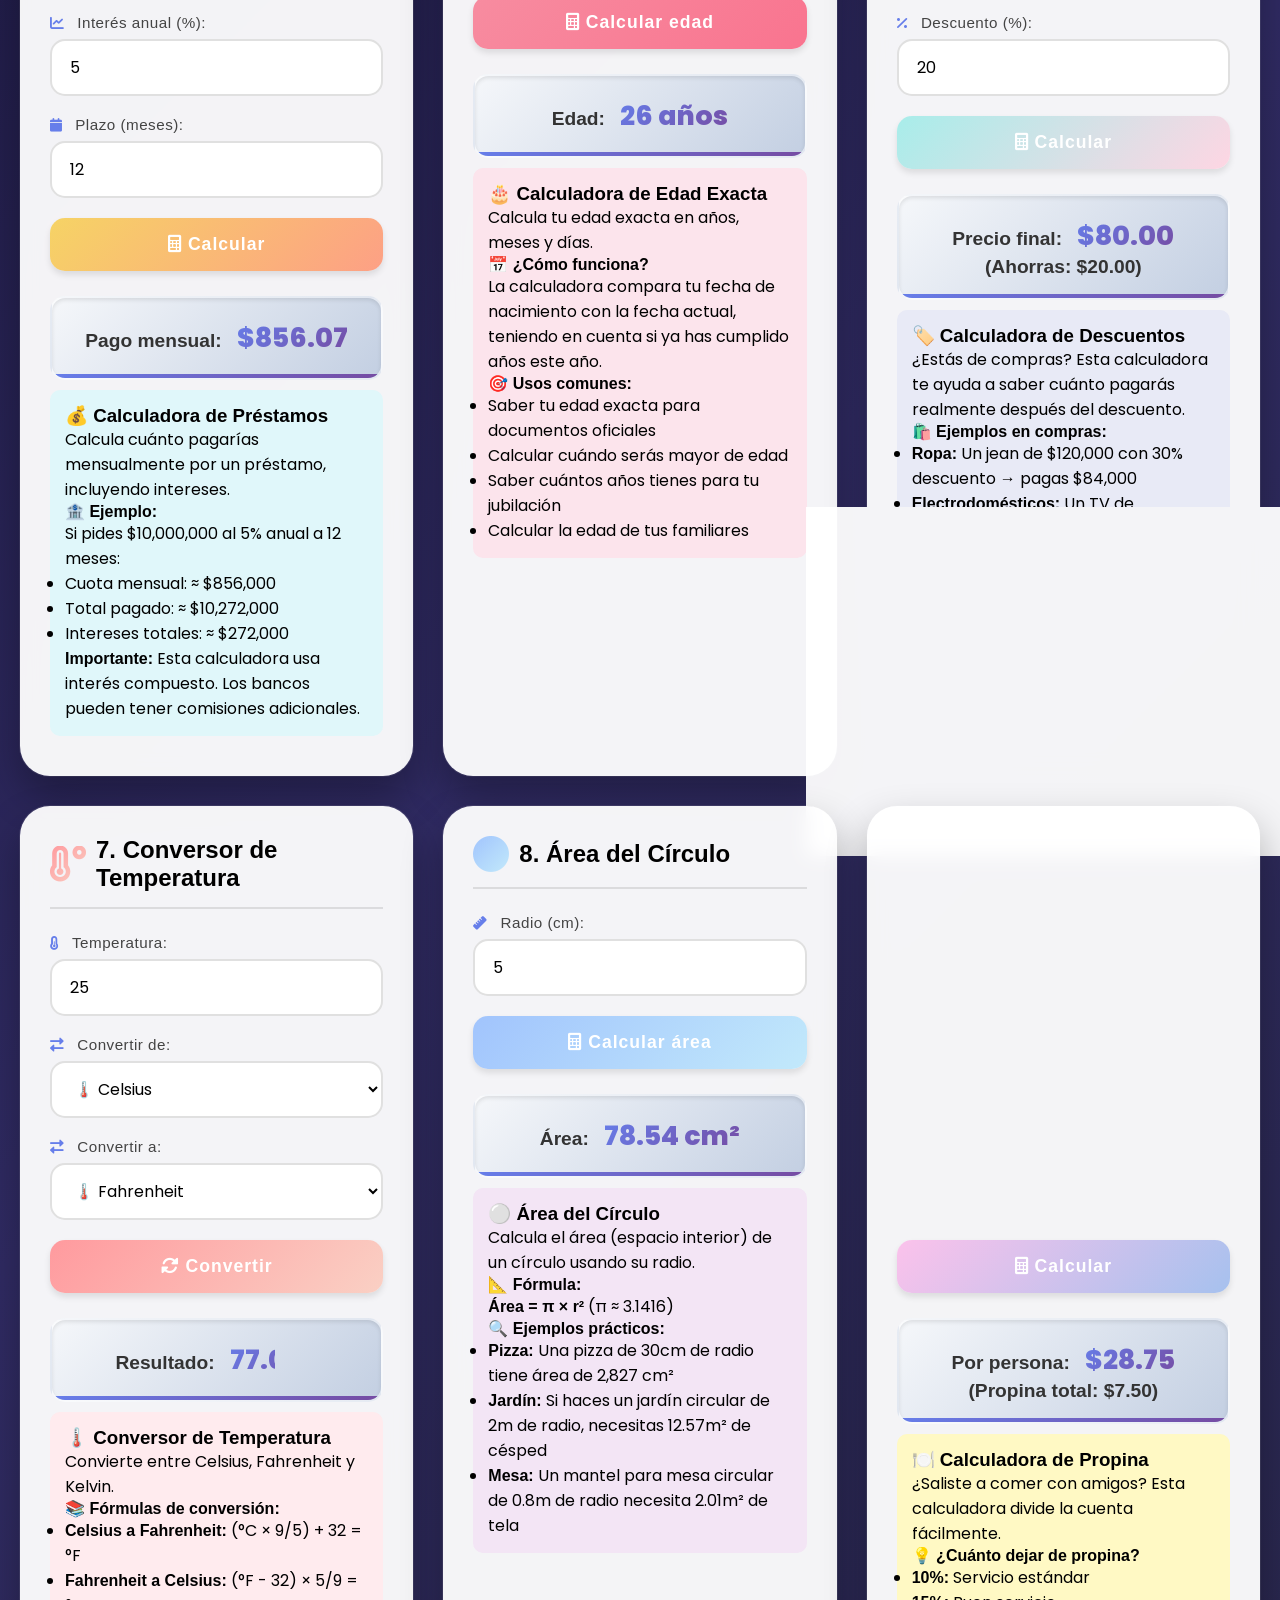
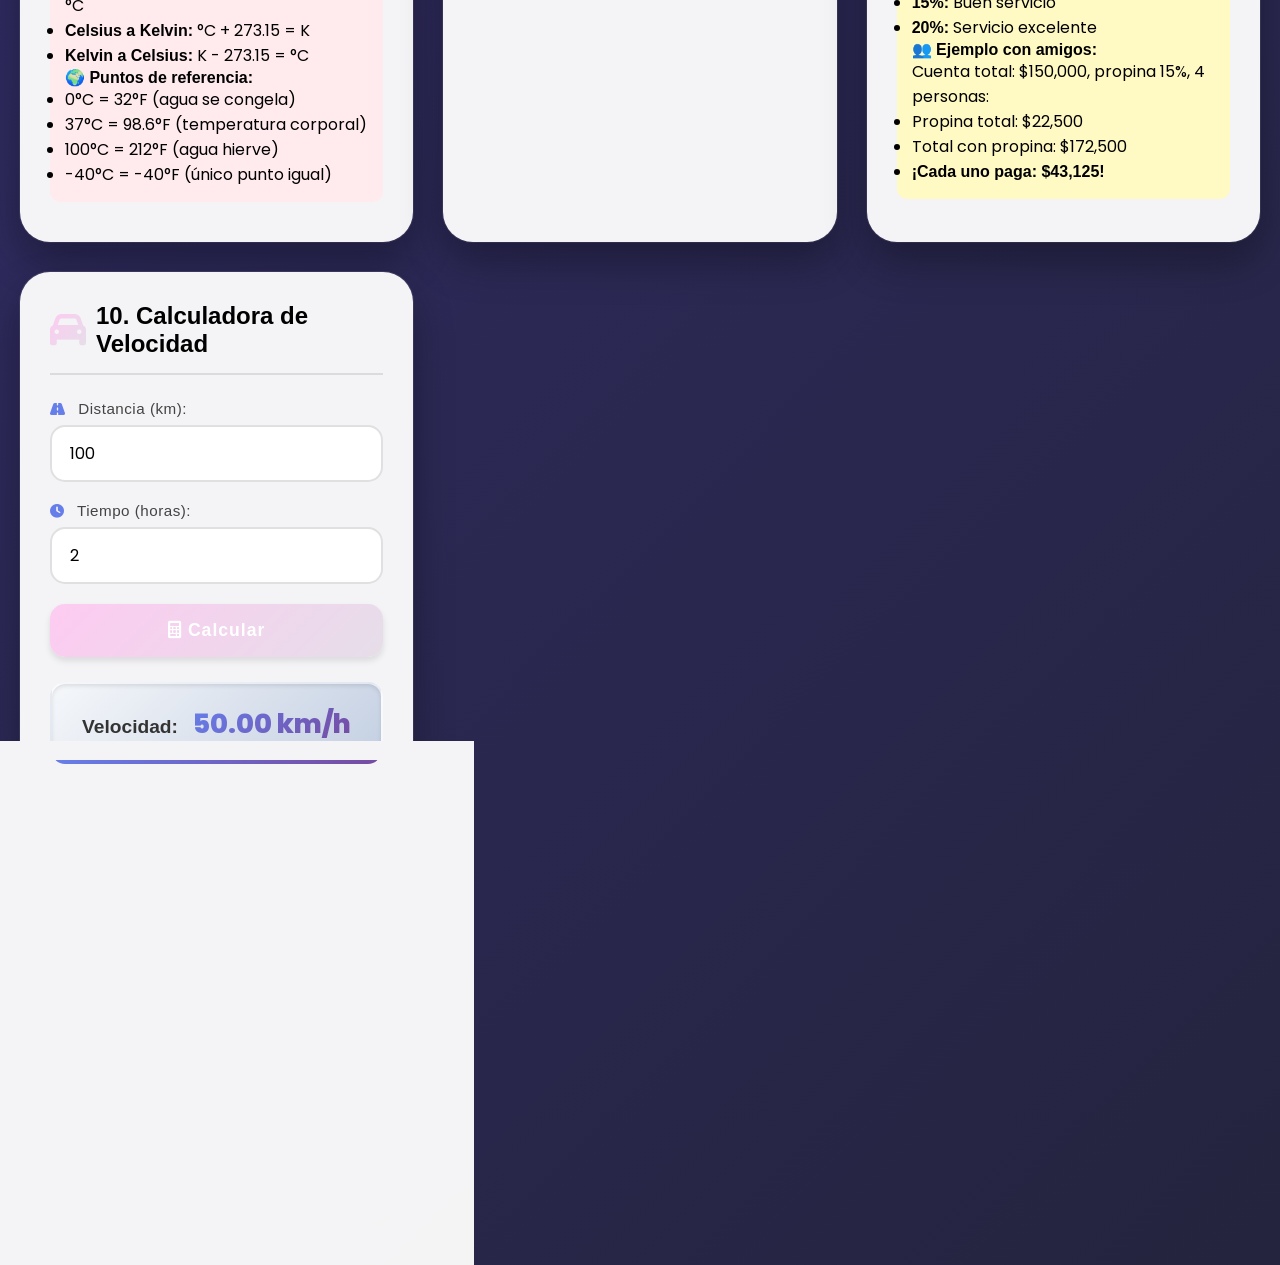
==== commit ae9555da: "Update index.html" ====
--- a/index.html
+++ b/index.html
@@ -49,6 +49,34 @@
             </div>
             <button onclick="calcularBasica()"><i class="fas fa-play"></i> Calcular</button>
             <div class="resultado" id="basica-resultado">Resultado: <span>0</span></div>
+            <div style="background: #f0f8ff; padding: 15px; border-radius: 10px; margin: 10px 0;">
+    <h3>🔢 ¿Cómo usar la calculadora básica?</h3>
+    <p>Esta calculadora realiza las 4 operaciones fundamentales:</p>
+    <ul>
+        <li><strong>Suma (+):</strong> Para unir dos cantidades. Ejemplo: 150 + 50 = 200</li>
+        <li><strong>Resta (-):</strong> Para encontrar la diferencia. Ejemplo: 200 - 30 = 170</li>
+        <li><strong>Multiplicación (×):</strong> Para sumas repetidas. Ejemplo: 12 × 5 = 60</li>
+        <li><strong>División (÷):</strong> Para repartir en partes iguales. Ejemplo: 100 ÷ 4 = 25</li>
+    </ul>
+</div>
+            <div style="background: #f9f9f9; padding: 15px; border-radius: 10px; margin: 10px 0;">
+    <h3>❓ Preguntas frecuentes</h3>
+    
+    <details>
+        <summary><strong>¿Por qué no puedo dividir entre cero?</strong></summary>
+        <p>En matemáticas, dividir entre cero no tiene sentido porque significa "repartir algo entre nada". Por eso la calculadora muestra error.</p>
+    </details>
+    
+    <details>
+        <summary><strong>¿Puedo usar números decimales?</strong></summary>
+        <p>¡Sí! Puedes usar puntos decimales. Ejemplo: 10.5 + 3.2 = 13.7</p>
+    </details>
+    
+    <details>
+        <summary><strong>¿Para qué sirve esta calculadora en la vida real?</strong></summary>
+        <p>Para calcular presupuestos, dividir cuentas, saber cuánto pagar en el supermercado, etc.</p>
+    </details>
+</div>
         </div>
 
         <!-- ======================================== -->
@@ -66,6 +94,39 @@
             </div>
             <button onclick="calcularIMC()"><i class="fas fa-calculator"></i> Calcular IMC</button>
             <div class="resultado" id="imc-resultado">IMC: <span>0</span></div>
+            <div style="background: #e8f5e9; padding: 15px; border-radius: 10px; margin: 10px 0;">
+    <h3>⚖️ ¿Qué es el IMC?</h3>
+    <p>El Índice de Masa Corporal (IMC) es una medida que relaciona tu peso y altura para evaluar si tienes un peso saludable.</p>
+    
+    <h4>📊 Tabla de clasificación:</h4>
+    <ul>
+        <li><strong>Menos de 18.5:</strong> Bajo peso (podrías necesitar aumentar peso)</li>
+        <li><strong>18.5 - 24.9:</strong> Normal (rango saludable)</li>
+        <li><strong>25 - 29.9:</strong> Sobrepeso (riesgo moderado)</li>
+        <li><strong>30 o más:</strong> Obesidad (riesgo alto para la salud)</li>
+    </ul>
+    
+    <p><strong>Fórmula:</strong> IMC = peso (kg) / [altura (m)]²</p>
+    <p><strong>Ejemplo:</strong> Una persona de 70kg y 1.70m → 70 ÷ (1.70 × 1.70) = 24.22 (Normal)</p>
+</div>
+            <div style="background: #f9f9f9; padding: 15px; border-radius: 10px; margin: 10px 0;">
+    <h3>❓ Preguntas frecuentes sobre IMC</h3>
+    
+    <details>
+        <summary><strong>¿El IMC es exacto para atletas?</strong></summary>
+        <p>No completamente. Los atletas con mucha masa muscular pueden tener IMC alto pero poca grasa corporal. En esos casos, otras mediciones son más precisas.</p>
+    </details>
+    
+    <details>
+        <summary><strong>¿El IMC es igual para niños y adultos?</strong></summary>
+        <p>No. En niños se usa una tabla percentil que compara con otros niños de la misma edad y sexo.</p>
+    </details>
+    
+    <details>
+        <summary><strong>¿Cuándo debo preocuparme por mi IMC?</strong></summary>
+        <p>Si tu IMC está fuera del rango normal, consulta con un médico. Ellos pueden evaluar tu caso particular.</p>
+    </details>
+</div>
         </div>
 
         <!-- ======================================== -->
@@ -83,6 +144,19 @@
             </div>
             <button onclick="calcularPorcentaje()"><i class="fas fa-calculator"></i> Calcular</button>
             <div class="resultado" id="porcentaje-resultado">Resultado: <span>0</span></div>
+            <div style="background: #fff3e0; padding: 15px; border-radius: 10px; margin: 10px 0;">
+    <h3>📊 Calculadora de Porcentaje</h3>
+    <p>Un porcentaje representa una parte de 100. Es útil para descuentos, propinas, estadísticas y más.</p>
+    
+    <h4>📝 Ejemplos prácticos:</h4>
+    <ul>
+        <li><strong>Descuento:</strong> Si algo cuesta $80.000 y tiene 15% de descuento, ahorras $12.000</li>
+        <li><strong>Propina:</strong> En un restaurante, el 10% de $45.000 son $4.500 de propina</li>
+        <li><strong>Impuestos:</strong> El IVA del 19% en $100.000 son $19.000</li>
+    </ul>
+    
+    <p><strong>Fórmula:</strong> (Cantidad × Porcentaje) ÷ 100</p>
+</div>
         </div>
 
         <!-- ======================================== -->
@@ -104,6 +178,20 @@
             </div>
             <button onclick="calcularPrestamo()"><i class="fas fa-calculator"></i> Calcular</button>
             <div class="resultado" id="prestamo-resultado">Pago mensual: <span>$0</span></div>
+            <div style="background: #e0f7fa; padding: 15px; border-radius: 10px; margin: 10px 0;">
+    <h3>💰 Calculadora de Préstamos</h3>
+    <p>Calcula cuánto pagarías mensualmente por un préstamo, incluyendo intereses.</p>
+    
+    <h4>🏦 Ejemplo:</h4>
+    <p>Si pides $10,000,000 al 5% anual a 12 meses:</p>
+    <ul>
+        <li>Cuota mensual: ≈ $856,000</li>
+        <li>Total pagado: ≈ $10,272,000</li>
+        <li>Intereses totales: ≈ $272,000</li>
+    </ul>
+    
+    <p><strong>Importante:</strong> Esta calculadora usa interés compuesto. Los bancos pueden tener comisiones adicionales.</p>
+</div>
         </div>
 
         <!-- ======================================== -->
@@ -117,6 +205,21 @@
             </div>
             <button onclick="calcularEdad()"><i class="fas fa-calculator"></i> Calcular edad</button>
             <div class="resultado" id="edad-resultado">Edad: <span>0 años</span></div>
+            <div style="background: #fce4ec; padding: 15px; border-radius: 10px; margin: 10px 0;">
+    <h3>🎂 Calculadora de Edad Exacta</h3>
+    <p>Calcula tu edad exacta en años, meses y días.</p>
+    
+    <h4>📅 ¿Cómo funciona?</h4>
+    <p>La calculadora compara tu fecha de nacimiento con la fecha actual, teniendo en cuenta si ya has cumplido años este año.</p>
+    
+    <h4>🎯 Usos comunes:</h4>
+    <ul>
+        <li>Saber tu edad exacta para documentos oficiales</li>
+        <li>Calcular cuándo serás mayor de edad</li>
+        <li>Saber cuántos años tienes para tu jubilación</li>
+        <li>Calcular la edad de tus familiares</li>
+    </ul>
+</div>
         </div>
 
         <!-- ======================================== -->
@@ -134,6 +237,19 @@
             </div>
             <button onclick="calcularDescuento()"><i class="fas fa-calculator"></i> Calcular</button>
             <div class="resultado" id="descuento-resultado">Precio final: <span>$0</span></div>
+            <div style="background: #e8eaf6; padding: 15px; border-radius: 10px; margin: 10px 0;">
+    <h3>🏷️ Calculadora de Descuentos</h3>
+    <p>¿Estás de compras? Esta calculadora te ayuda a saber cuánto pagarás realmente después del descuento.</p>
+    
+    <h4>🛍️ Ejemplos en compras:</h4>
+    <ul>
+        <li><strong>Ropa:</strong> Un jean de $120,000 con 30% descuento → pagas $84,000</li>
+        <li><strong>Electrodomésticos:</strong> Un TV de $2,500,000 con 15% descuento → pagas $2,125,000</li>
+        <li><strong>Liquidación:</strong> "50% + 20% adicional" (el cálculo no es 70%, es 60% real)</li>
+    </ul>
+    
+    <p><strong>Fórmula:</strong> Precio final = Precio original - (Precio original × Descuento ÷ 100)</p>
+</div>
         </div>
 
         <!-- ======================================== -->
@@ -163,6 +279,26 @@
             </div>
             <button onclick="convertirTemperatura()"><i class="fas fa-sync-alt"></i> Convertir</button>
             <div class="resultado" id="temp-resultado">Resultado: <span>0°</span></div>
+            <div style="background: #ffebee; padding: 15px; border-radius: 10px; margin: 10px 0;">
+    <h3>🌡️ Conversor de Temperatura</h3>
+    <p>Convierte entre Celsius, Fahrenheit y Kelvin.</p>
+    
+    <h4>📚 Fórmulas de conversión:</h4>
+    <ul>
+        <li><strong>Celsius a Fahrenheit:</strong> (°C × 9/5) + 32 = °F</li>
+        <li><strong>Fahrenheit a Celsius:</strong> (°F - 32) × 5/9 = °C</li>
+        <li><strong>Celsius a Kelvin:</strong> °C + 273.15 = K</li>
+        <li><strong>Kelvin a Celsius:</strong> K - 273.15 = °C</li>
+    </ul>
+    
+    <h4>🌍 Puntos de referencia:</h4>
+    <ul>
+        <li>0°C = 32°F (agua se congela)</li>
+        <li>37°C = 98.6°F (temperatura corporal)</li>
+        <li>100°C = 212°F (agua hierve)</li>
+        <li>-40°C = -40°F (único punto igual)</li>
+    </ul>
+</div>
         </div>
 
         <!-- ======================================== -->
@@ -176,6 +312,20 @@
             </div>
             <button onclick="calcularAreaCirculo()"><i class="fas fa-calculator"></i> Calcular área</button>
             <div class="resultado" id="circulo-resultado">Área: <span>0 cm²</span></div>
+            <div style="background: #f3e5f5; padding: 15px; border-radius: 10px; margin: 10px 0;">
+    <h3>⚪ Área del Círculo</h3>
+    <p>Calcula el área (espacio interior) de un círculo usando su radio.</p>
+    
+    <h4>📐 Fórmula:</h4>
+    <p><strong>Área = π × r²</strong> (π ≈ 3.1416)</p>
+    
+    <h4>🔍 Ejemplos prácticos:</h4>
+    <ul>
+        <li><strong>Pizza:</strong> Una pizza de 30cm de radio tiene área de 2,827 cm²</li>
+        <li><strong>Jardín:</strong> Si haces un jardín circular de 2m de radio, necesitas 12.57m² de césped</li>
+        <li><strong>Mesa:</strong> Un mantel para mesa circular de 0.8m de radio necesita 2.01m² de tela</li>
+    </ul>
+</div>
         </div>
 
         <!-- ======================================== -->
@@ -197,6 +347,25 @@
             </div>
             <button onclick="calcularPropina()"><i class="fas fa-calculator"></i> Calcular</button>
             <div class="resultado" id="propina-resultado">Por persona: <span>$0</span></div>
+            <div style="background: #fff9c4; padding: 15px; border-radius: 10px; margin: 10px 0;">
+    <h3>🍽️ Calculadora de Propina</h3>
+    <p>¿Saliste a comer con amigos? Esta calculadora divide la cuenta fácilmente.</p>
+    
+    <h4>💡 ¿Cuánto dejar de propina?</h4>
+    <ul>
+        <li><strong>10%:</strong> Servicio estándar</li>
+        <li><strong>15%:</strong> Buen servicio</li>
+        <li><strong>20%:</strong> Servicio excelente</li>
+    </ul>
+    
+    <h4>👥 Ejemplo con amigos:</h4>
+    <p>Cuenta total: $150,000, propina 15%, 4 personas:</p>
+    <ul>
+        <li>Propina total: $22,500</li>
+        <li>Total con propina: $172,500</li>
+        <li><strong>¡Cada uno paga: $43,125!</strong></li>
+    </ul>
+</div>
         </div>
 
         <!-- ======================================== -->
@@ -214,6 +383,23 @@
             </div>
             <button onclick="calcularVelocidad()"><i class="fas fa-calculator"></i> Calcular</button>
             <div class="resultado" id="velocidad-resultado">Velocidad: <span>0 km/h</span></div>
+            <div style="background: #e0f2f1; padding: 15px; border-radius: 10px; margin: 10px 0;">
+    <h3>🚗 Calculadora de Velocidad</h3>
+    <p>Calcula la velocidad promedio de un viaje usando distancia y tiempo.</p>
+    
+    <h4>📏 Fórmula:</h4>
+    <p><strong>Velocidad = Distancia ÷ Tiempo</strong></p>
+    
+    <h4>🛣️ Ejemplos de viajes:</h4>
+    <ul>
+        <li><strong>Bogotá a Medellín:</strong> 414 km en 7 horas → 59 km/h</li>
+        <li><strong>Maratón:</strong> 42 km en 4 horas → 10.5 km/h</li>
+        <li><strong>Paseo en bicicleta:</strong> 20 km en 1.5 horas → 13.3 km/h</li>
+    </ul>
+    
+    <h4>⚠️ Consejos de seguridad:</h4>
+    <p>Respeta siempre los límites de velocidad. Esta calculadora es solo informativa.</p>
+</div>
         </div>
     </div>
 
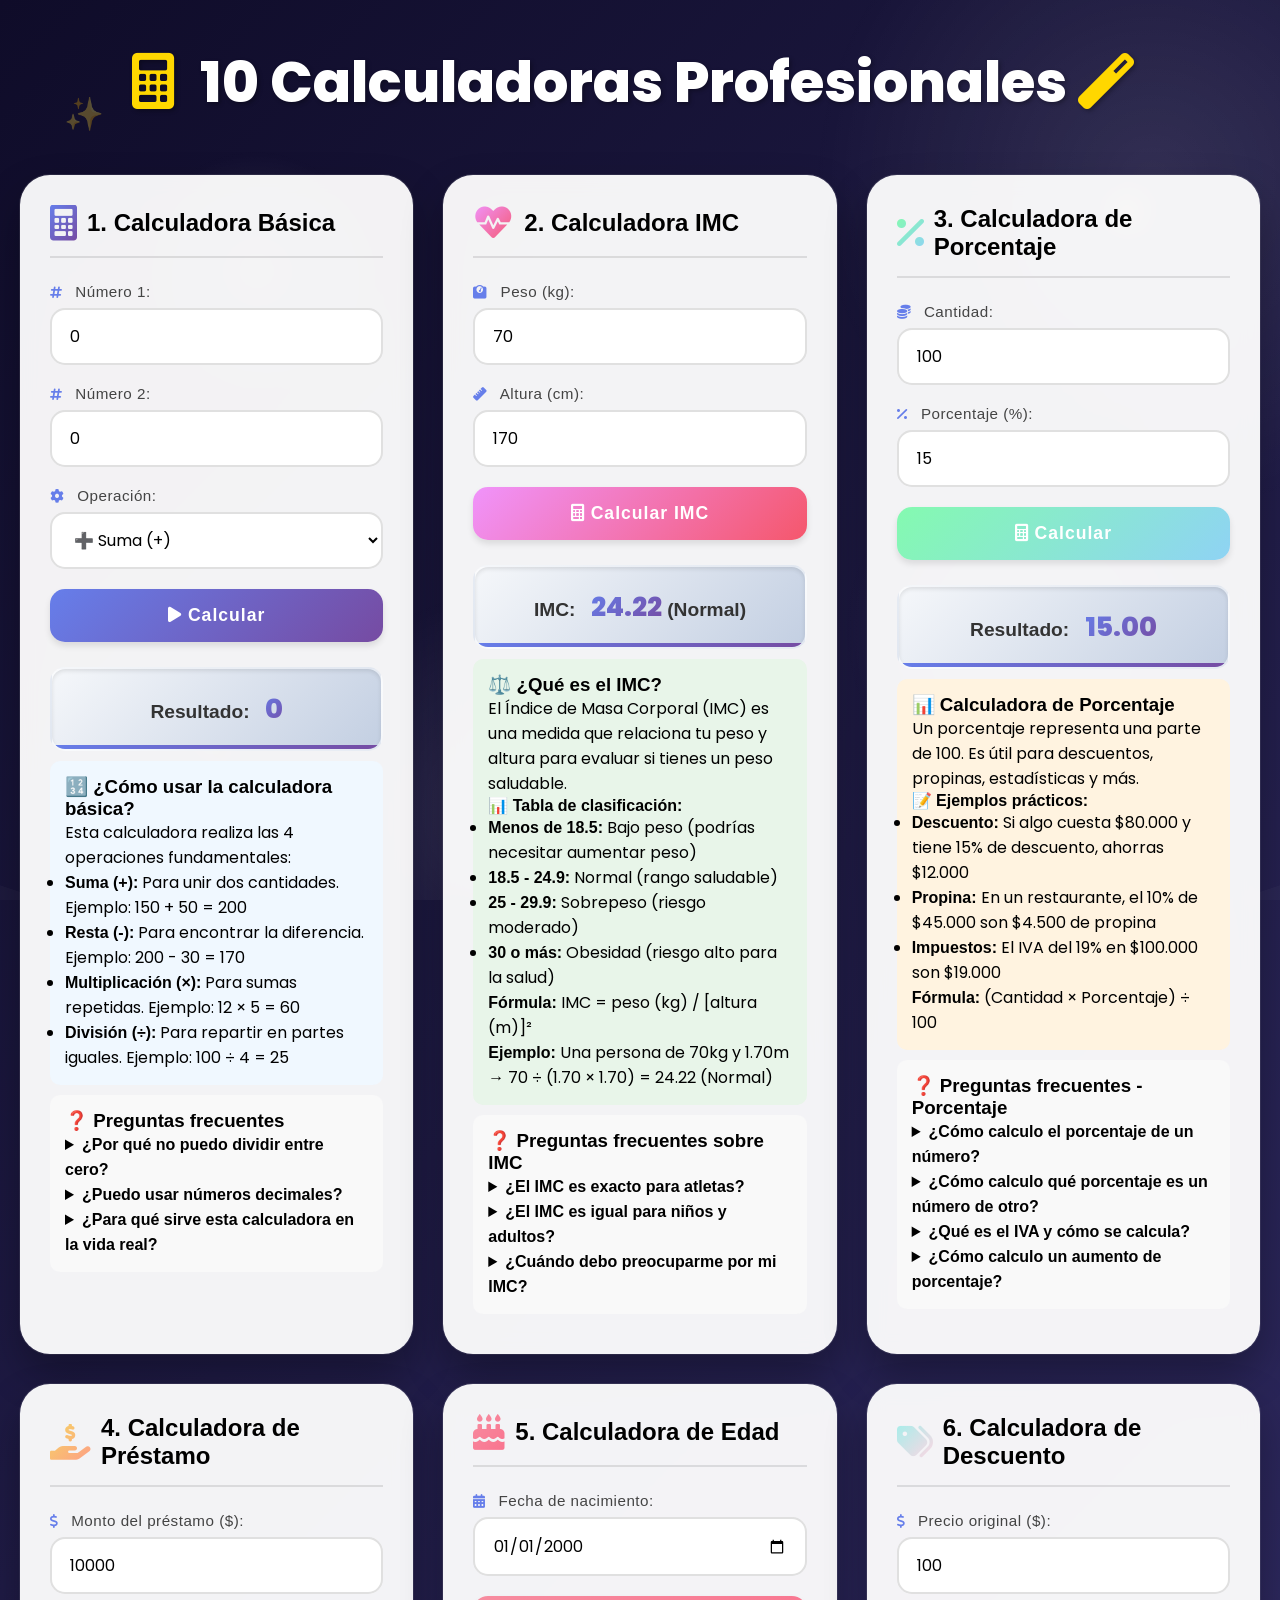
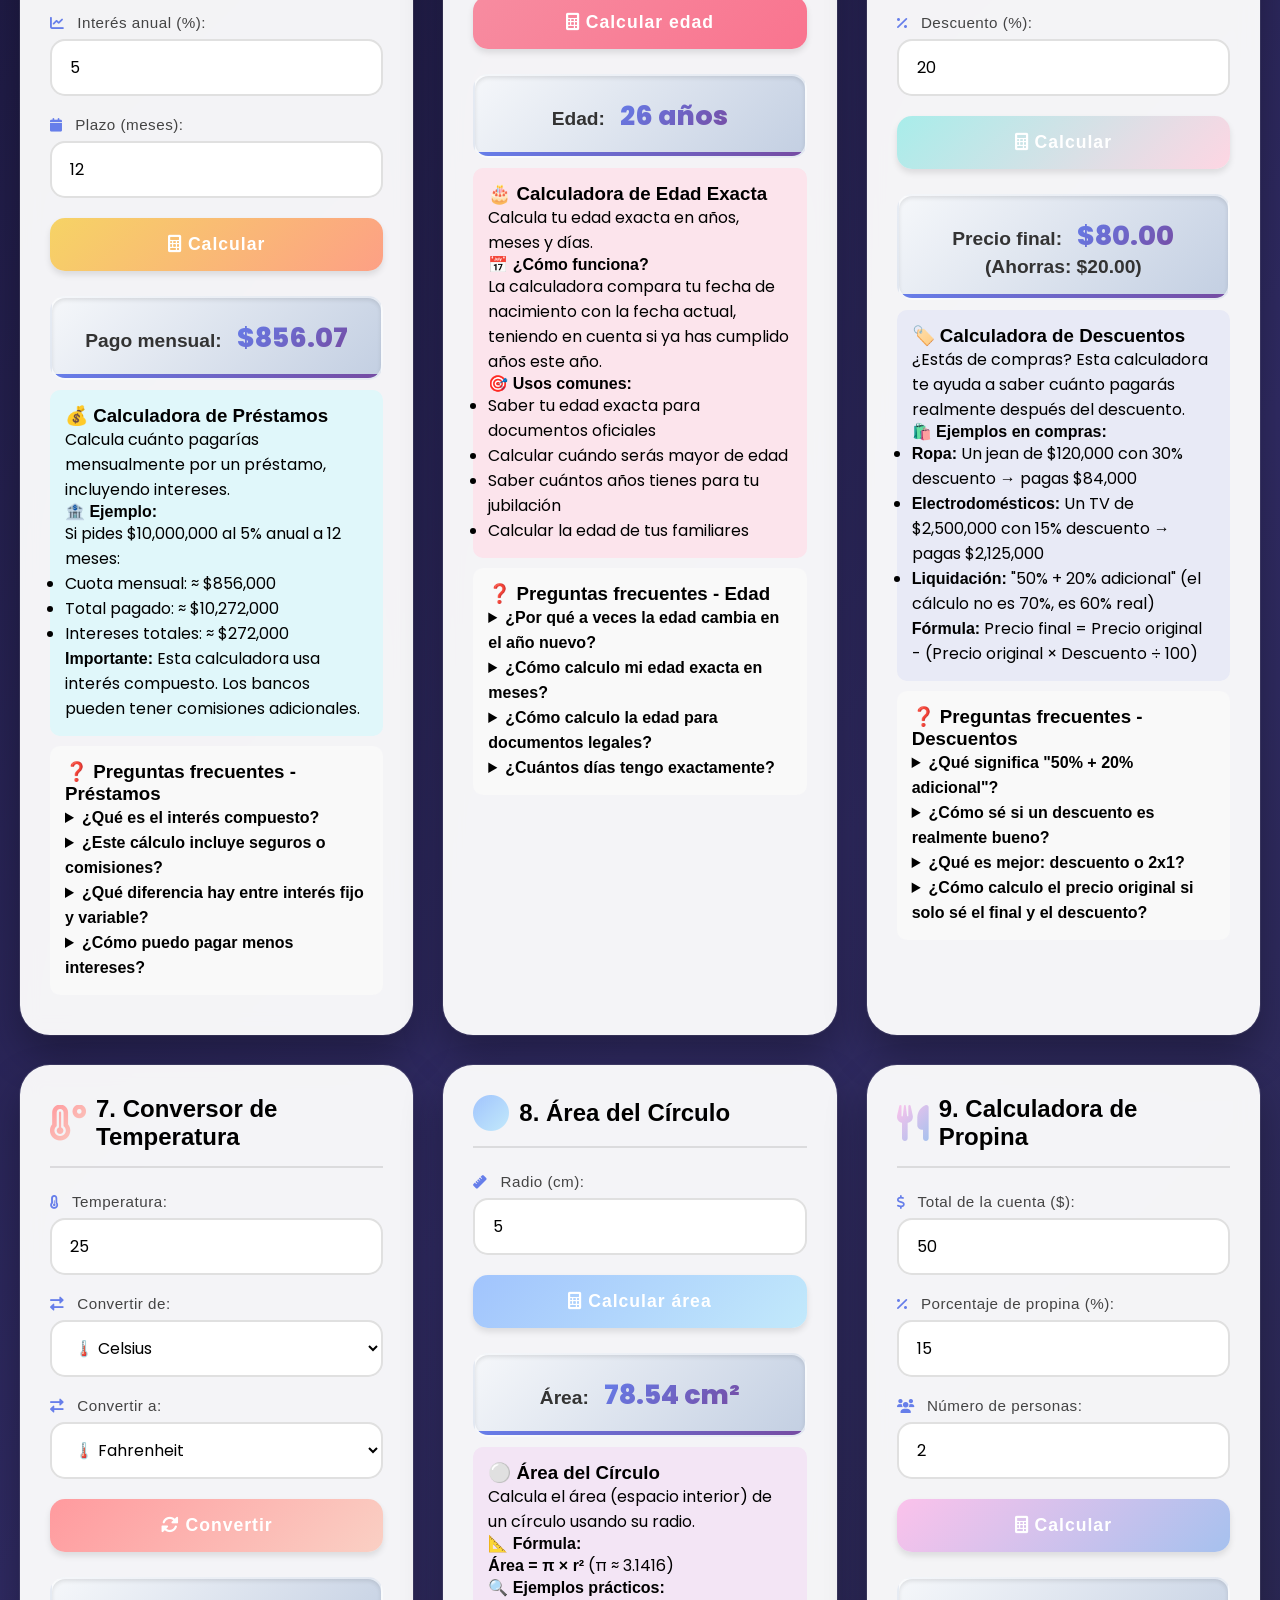
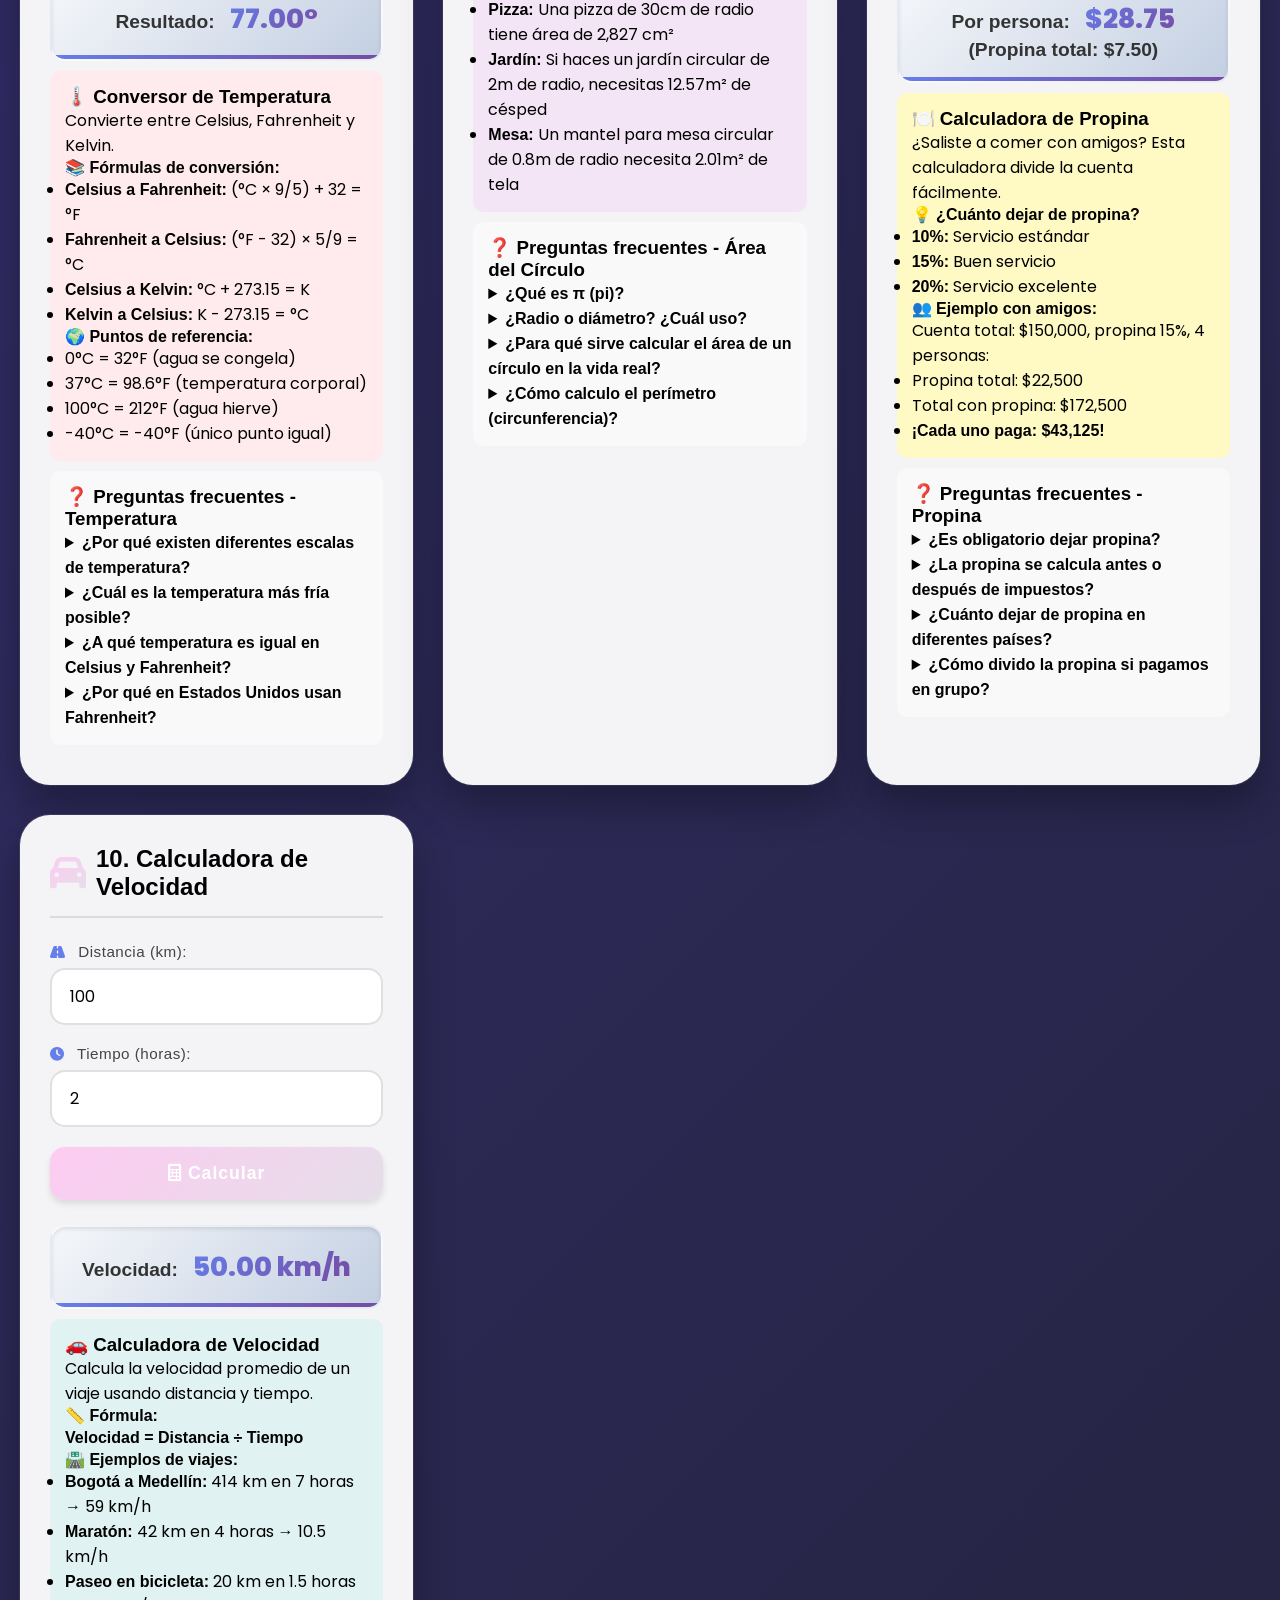
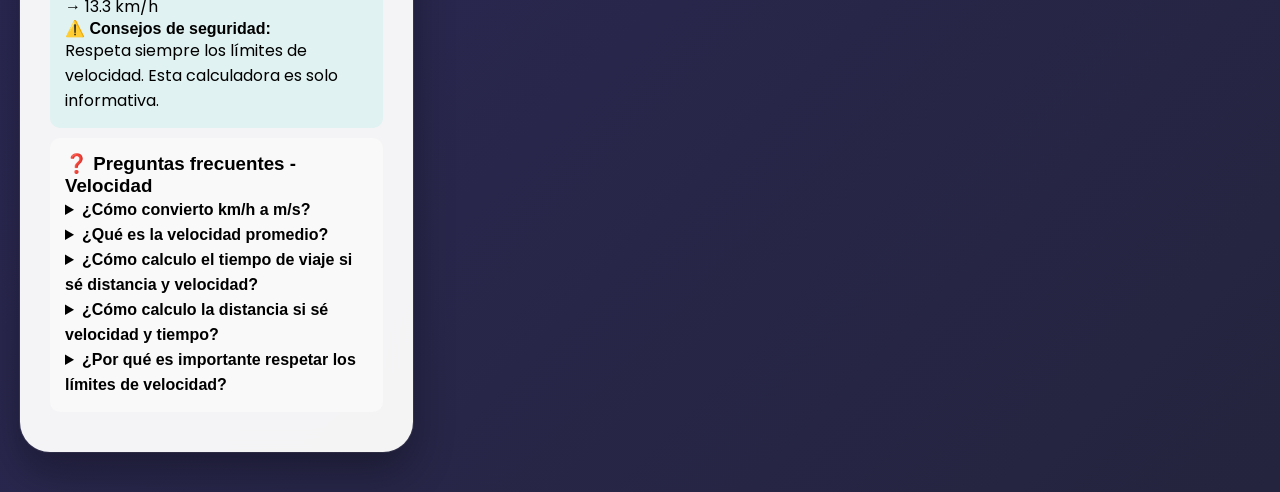
==== commit 7ad56523: "Update index.html" ====
--- a/index.html
+++ b/index.html
@@ -157,6 +157,29 @@
     
     <p><strong>Fórmula:</strong> (Cantidad × Porcentaje) ÷ 100</p>
 </div>
+            <div style="background: #f9f9f9; padding: 15px; border-radius: 10px; margin: 10px 0;">
+    <h3>❓ Preguntas frecuentes - Porcentaje</h3>
+    
+    <details>
+        <summary><strong>¿Cómo calculo el porcentaje de un número?</strong></summary>
+        <p>Multiplica el número por el porcentaje y divide entre 100. Ejemplo: 15% de 200 = (200 × 15) ÷ 100 = 30</p>
+    </details>
+    
+    <details>
+        <summary><strong>¿Cómo calculo qué porcentaje es un número de otro?</strong></summary>
+        <p>Divide el número menor entre el mayor y multiplica por 100. Ejemplo: 30 es ¿qué % de 200? (30 ÷ 200) × 100 = 15%</p>
+    </details>
+    
+    <details>
+        <summary><strong>¿Qué es el IVA y cómo se calcula?</strong></summary>
+        <p>El IVA es un impuesto al consumo. En Colombia es del 19%. Para calcularlo: Precio × 0.19. Ejemplo: $100,000 × 0.19 = $19,000 de IVA</p>
+    </details>
+    
+    <details>
+        <summary><strong>¿Cómo calculo un aumento de porcentaje?</strong></summary>
+        <p>Si algo aumenta un 10%, multiplica por 1.10. Ejemplo: $50,000 + 10% = $50,000 × 1.10 = $55,000</p>
+    </details>
+</div>
         </div>
 
         <!-- ======================================== -->
@@ -192,6 +215,29 @@
     
     <p><strong>Importante:</strong> Esta calculadora usa interés compuesto. Los bancos pueden tener comisiones adicionales.</p>
 </div>
+            <div style="background: #f9f9f9; padding: 15px; border-radius: 10px; margin: 10px 0;">
+    <h3>❓ Preguntas frecuentes - Préstamos</h3>
+    
+    <details>
+        <summary><strong>¿Qué es el interés compuesto?</strong></summary>
+        <p>Es cuando los intereses se suman al capital y generan nuevos intereses. Así funciona la mayoría de préstamos bancarios. Por eso pagas más mientras más largo es el plazo.</p>
+    </details>
+    
+    <details>
+        <summary><strong>¿Este cálculo incluye seguros o comisiones?</strong></summary>
+        <p>No. Este es el cálculo base de intereses. Los bancos suelen agregar seguros de vida, seguros de desempleo y comisiones de estudio que aumentan la cuota final.</p>
+    </details>
+    
+    <details>
+        <summary><strong>¿Qué diferencia hay entre interés fijo y variable?</strong></summary>
+        <p>Interés fijo: la tasa no cambia durante todo el préstamo. Interés variable: la tasa puede subir o bajar según el mercado. Los préstamos variables son más riesgosos.</p>
+    </details>
+    
+    <details>
+        <summary><strong>¿Cómo puedo pagar menos intereses?</strong></summary>
+        <p>Puedes: 1) Hacer abonos extraordinarios al capital, 2) Elegir plazos más cortos, 3) Comparar diferentes bancos, 4) Mejorar tu historial crediticio para obtener mejor tasa.</p>
+    </details>
+</div>
         </div>
 
         <!-- ======================================== -->
@@ -220,6 +266,29 @@
         <li>Calcular la edad de tus familiares</li>
     </ul>
 </div>
+            <div style="background: #f9f9f9; padding: 15px; border-radius: 10px; margin: 10px 0;">
+    <h3>❓ Preguntas frecuentes - Edad</h3>
+    
+    <details>
+        <summary><strong>¿Por qué a veces la edad cambia en el año nuevo?</strong></summary>
+        <p>Porque la edad depende de la fecha exacta, no solo del año. Cumples años en tu fecha de nacimiento. Si naciste el 15 de marzo, no cumples años el 1 de enero.</p>
+    </details>
+    
+    <details>
+        <summary><strong>¿Cómo calculo mi edad exacta en meses?</strong></summary>
+        <p>Resta el mes de nacimiento al mes actual. Si el resultado es negativo, suma 12 y resta un año. Ejemplo: Naciste en octubre (10) y estamos en marzo (3): (3 + 12) - 10 = 5 meses.</p>
+    </details>
+    
+    <details>
+        <summary><strong>¿Cómo calculo la edad para documentos legales?</strong></summary>
+        <p>Para documentos oficiales se usa la edad cumplida al momento de la solicitud. Si tu cumpleaños es mañana, legalmente aún tienes la edad anterior.</p>
+    </details>
+    
+    <details>
+        <summary><strong>¿Cuántos días tengo exactamente?</strong></summary>
+        <p>Puedes calcularlo multiplicando años × 365, sumando días extras por años bisiestos y agregando los días desde tu último cumpleaños. ¡Hay calculadoras especializadas!</p>
+    </details>
+</div>
         </div>
 
         <!-- ======================================== -->
@@ -249,6 +318,29 @@
     </ul>
     
     <p><strong>Fórmula:</strong> Precio final = Precio original - (Precio original × Descuento ÷ 100)</p>
+</div>
+            <div style="background: #f9f9f9; padding: 15px; border-radius: 10px; margin: 10px 0;">
+    <h3>❓ Preguntas frecuentes - Descuentos</h3>
+    
+    <details>
+        <summary><strong>¿Qué significa "50% + 20% adicional"?</strong></summary>
+        <p>No es 70%. Primero aplicas 50%, y al resultado le aplicas 20%. Ejemplo: $100 con 50% = $50, luego 20% de $50 = $10 más de descuento. Total pagas $40 (60% de descuento real).</p>
+    </details>
+    
+    <details>
+        <summary><strong>¿Cómo sé si un descuento es realmente bueno?</strong></summary>
+        <p>Compara el precio final con otras tiendas. A veces los descuentos grandes son sobre precios inflados. Verifica el precio histórico del producto antes de emocionarte.</p>
+    </details>
+    
+    <details>
+        <summary><strong>¿Qué es mejor: descuento o 2x1?</strong></summary>
+        <p>El 2x1 equivale a 50% de descuento si necesitas dos unidades. Si solo necesitas una, el descuento directo es mejor. Compara siempre el precio por unidad.</p>
+    </details>
+    
+    <details>
+        <summary><strong>¿Cómo calculo el precio original si solo sé el final y el descuento?</strong></summary>
+        <p>Divide el precio final entre (1 - descuento/100). Ejemplo: Pagaste $70 con 30% descuento: $70 ÷ (1 - 0.30) = $70 ÷ 0.70 = $100 era el precio original.</p>
+    </details>
 </div>
         </div>
 
@@ -299,6 +391,29 @@
         <li>-40°C = -40°F (único punto igual)</li>
     </ul>
 </div>
+            <div style="background: #f9f9f9; padding: 15px; border-radius: 10px; margin: 10px 0;">
+    <h3>❓ Preguntas frecuentes - Temperatura</h3>
+    
+    <details>
+        <summary><strong>¿Por qué existen diferentes escalas de temperatura?</strong></summary>
+        <p>Celsius se usa en casi todo el mundo para clima y cocina. Fahrenheit se usa principalmente en Estados Unidos. Kelvin se usa en ciencia porque comienza en el cero absoluto.</p>
+    </details>
+    
+    <details>
+        <summary><strong>¿Cuál es la temperatura más fría posible?</strong></summary>
+        <p>El cero absoluto: -273.15°C, -459.67°F, o 0 Kelvin. Es teóricamente la temperatura más baja donde las partículas dejan de moverse por completo.</p>
+    </details>
+    
+    <details>
+        <summary><strong>¿A qué temperatura es igual en Celsius y Fahrenheit?</strong></summary>
+        <p>A -40°. Es el único punto donde ambas escalas coinciden: -40°C = -40°F. Puedes comprobarlo con la fórmula.</p>
+    </details>
+    
+    <details>
+        <summary><strong>¿Por qué en Estados Unidos usan Fahrenheit?</strong></summary>
+        <p>Es una tradición histórica. La escala Fahrenheit fue creada antes que Celsius y se popularizó en países anglosajones. Cambiar todo el sistema sería muy costoso.</p>
+    </details>
+</div>
         </div>
 
         <!-- ======================================== -->
@@ -326,6 +441,29 @@
         <li><strong>Mesa:</strong> Un mantel para mesa circular de 0.8m de radio necesita 2.01m² de tela</li>
     </ul>
 </div>
+            <div style="background: #f9f9f9; padding: 15px; border-radius: 10px; margin: 10px 0;">
+    <h3>❓ Preguntas frecuentes - Área del Círculo</h3>
+    
+    <details>
+        <summary><strong>¿Qué es π (pi)?</strong></summary>
+        <p>Es una constante matemática (≈3.1416) que representa la relación entre el perímetro de un círculo y su diámetro. Es un número infinito que nunca se repite.</p>
+    </details>
+    
+    <details>
+        <summary><strong>¿Radio o diámetro? ¿Cuál uso?</strong></summary>
+        <p>Esta calculadora usa el radio (la mitad del diámetro). Si tienes el diámetro, divídelo entre 2 para obtener el radio. Ejemplo: diámetro 10cm → radio 5cm.</p>
+    </details>
+    
+    <details>
+        <summary><strong>¿Para qué sirve calcular el área de un círculo en la vida real?</strong></summary>
+        <p>Para saber cuánta tela necesitas para un mantel redondo, cuánta madera para una mesa circular, el tamaño de una piscina, o incluso para calcular porciones de pizza.</p>
+    </details>
+    
+    <details>
+        <summary><strong>¿Cómo calculo el perímetro (circunferencia)?</strong></summary>
+        <p>El perímetro del círculo se llama circunferencia y se calcula: 2 × π × radio. Ejemplo: radio 5cm → 2 × 3.1416 × 5 = 31.416 cm.</p>
+    </details>
+</div>
         </div>
 
         <!-- ======================================== -->
@@ -366,6 +504,29 @@
         <li><strong>¡Cada uno paga: $43,125!</strong></li>
     </ul>
 </div>
+            <div style="background: #f9f9f9; padding: 15px; border-radius: 10px; margin: 10px 0;">
+    <h3>❓ Preguntas frecuentes - Propina</h3>
+    
+    <details>
+        <summary><strong>¿Es obligatorio dejar propina?</strong></summary>
+        <p>En la mayoría de países no es obligatorio, pero es una costumbre por buen servicio. En algunos lugares como Estados Unidos, los meseros dependen de las propinas porque ganan poco.</p>
+    </details>
+    
+    <details>
+        <summary><strong>¿La propina se calcula antes o después de impuestos?</strong></summary>
+        <p>Generalmente se calcula sobre el subtotal (antes de impuestos), pero puedes hacerlo como prefieras. Algunas personas calculan sobre el total para ser más generosas.</p>
+    </details>
+    
+    <details>
+        <summary><strong>¿Cuánto dejar de propina en diferentes países?</strong></summary>
+        <p>En Colombia: 10% es estándar. En México: 10-15%. En Estados Unidos: 15-20%. En España: 5-10% si el servicio fue bueno. En Japón: dejar propina puede ser considerado de mal gusto.</p>
+    </details>
+    
+    <details>
+        <summary><strong>¿Cómo divido la propina si pagamos en grupo?</strong></summary>
+        <p>Primero suma la propina al total, luego divide entre el número de personas. Si alguien consumió más, pueden acordar pagar proporcionalmente a lo que cada uno pidió.</p>
+    </details>
+</div>
         </div>
 
         <!-- ======================================== -->
@@ -399,6 +560,34 @@
     
     <h4>⚠️ Consejos de seguridad:</h4>
     <p>Respeta siempre los límites de velocidad. Esta calculadora es solo informativa.</p>
+</div>
+            <div style="background: #f9f9f9; padding: 15px; border-radius: 10px; margin: 10px 0;">
+    <h3>❓ Preguntas frecuentes - Velocidad</h3>
+    
+    <details>
+        <summary><strong>¿Cómo convierto km/h a m/s?</strong></summary>
+        <p>Divide los km/h entre 3.6. Ejemplo: 72 km/h ÷ 3.6 = 20 m/s. Esto es útil para cálculos de física y seguridad vial.</p>
+    </details>
+    
+    <details>
+        <summary><strong>¿Qué es la velocidad promedio?</strong></summary>
+        <p>Es la distancia total dividida por el tiempo total, aunque hayas ido más rápido o lento en partes del viaje. No es lo mismo que la velocidad máxima o la instantánea.</p>
+    </details>
+    
+    <details>
+        <summary><strong>¿Cómo calculo el tiempo de viaje si sé distancia y velocidad?</strong></summary>
+        <p>Divide la distancia entre la velocidad. Ejemplo: 300 km a 60 km/h → 300 ÷ 60 = 5 horas. Recuerda agregar tiempo por paradas y tráfico.</p>
+    </details>
+    
+    <details>
+        <summary><strong>¿Cómo calculo la distancia si sé velocidad y tiempo?</strong></summary>
+        <p>Multiplica la velocidad por el tiempo. Ejemplo: 80 km/h durante 3.5 horas → 80 × 3.5 = 280 kilómetros recorridos.</p>
+    </details>
+    
+    <details>
+        <summary><strong>¿Por qué es importante respetar los límites de velocidad?</strong></summary>
+        <p>A mayor velocidad, mayor distancia de frenado y más grave es el accidente. Además, las multas son costosas y puedes perder puntos en la licencia.</p>
+    </details>
 </div>
         </div>
     </div>
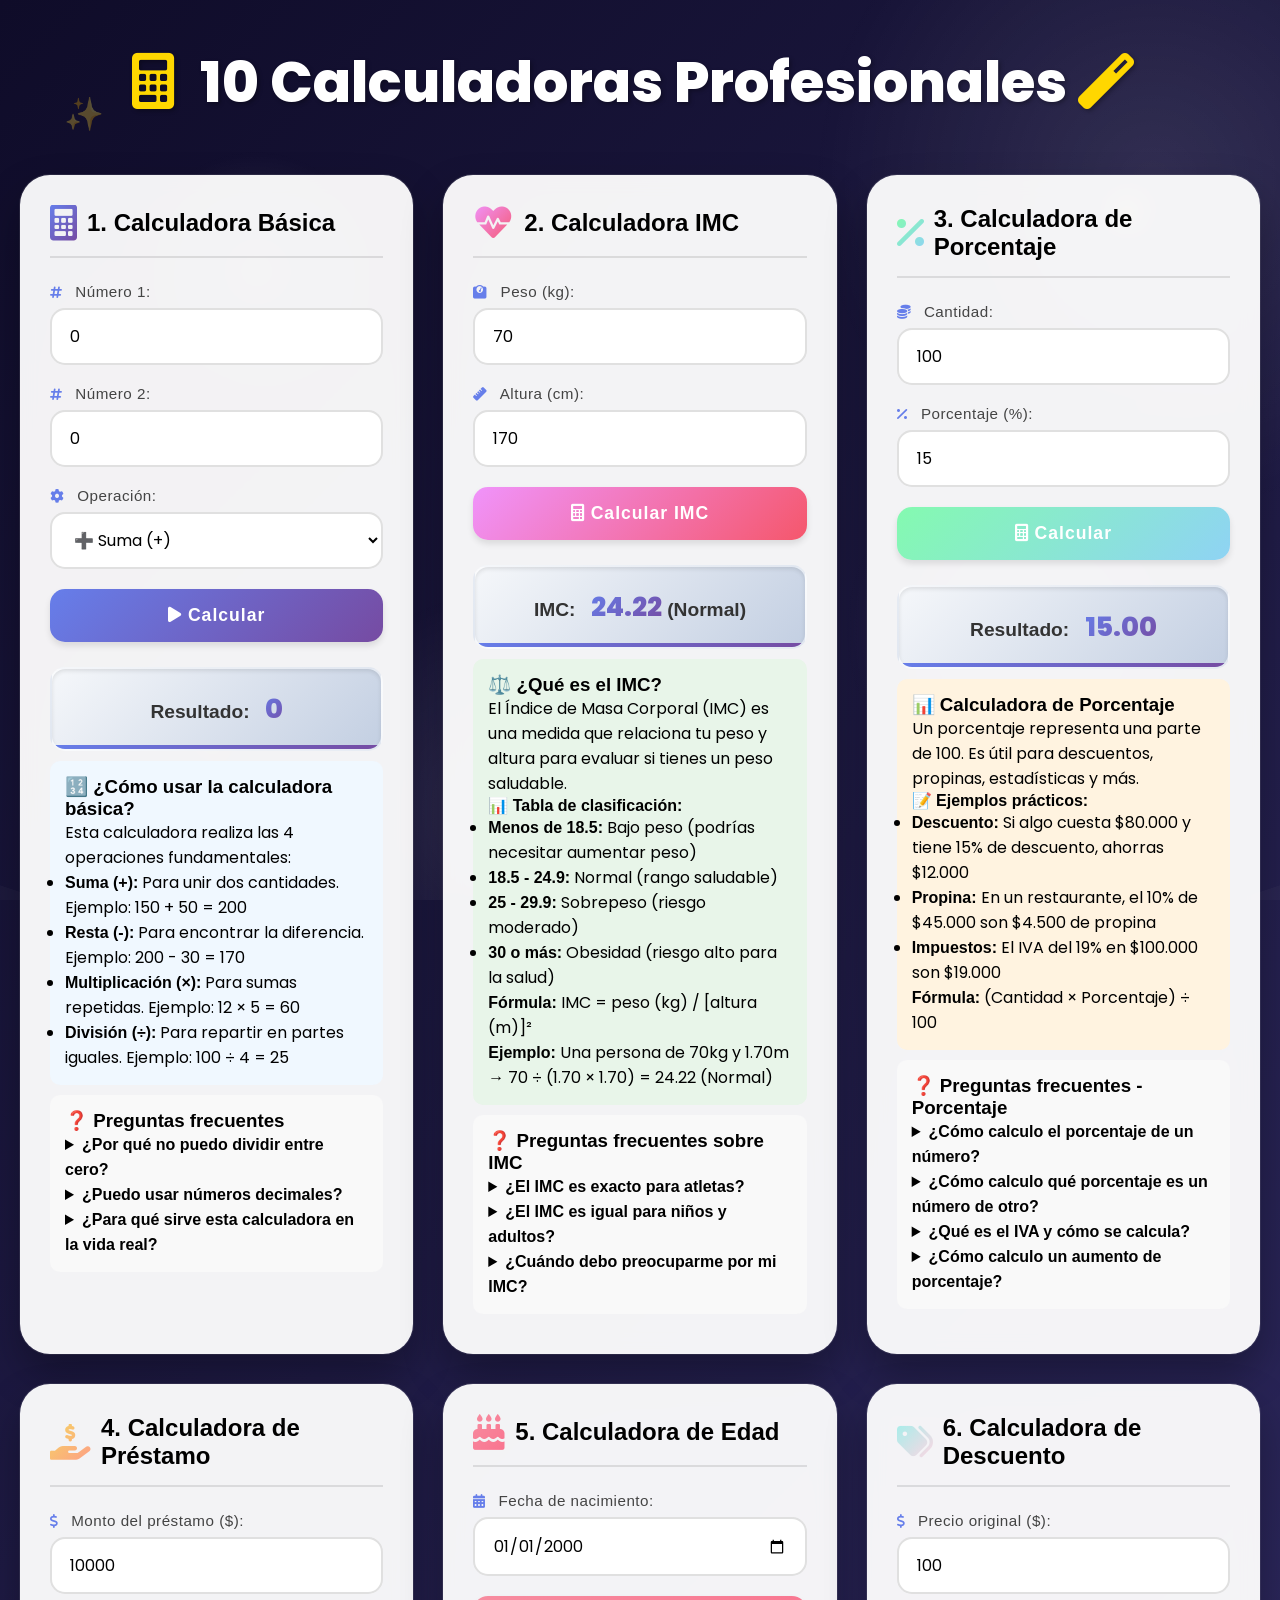
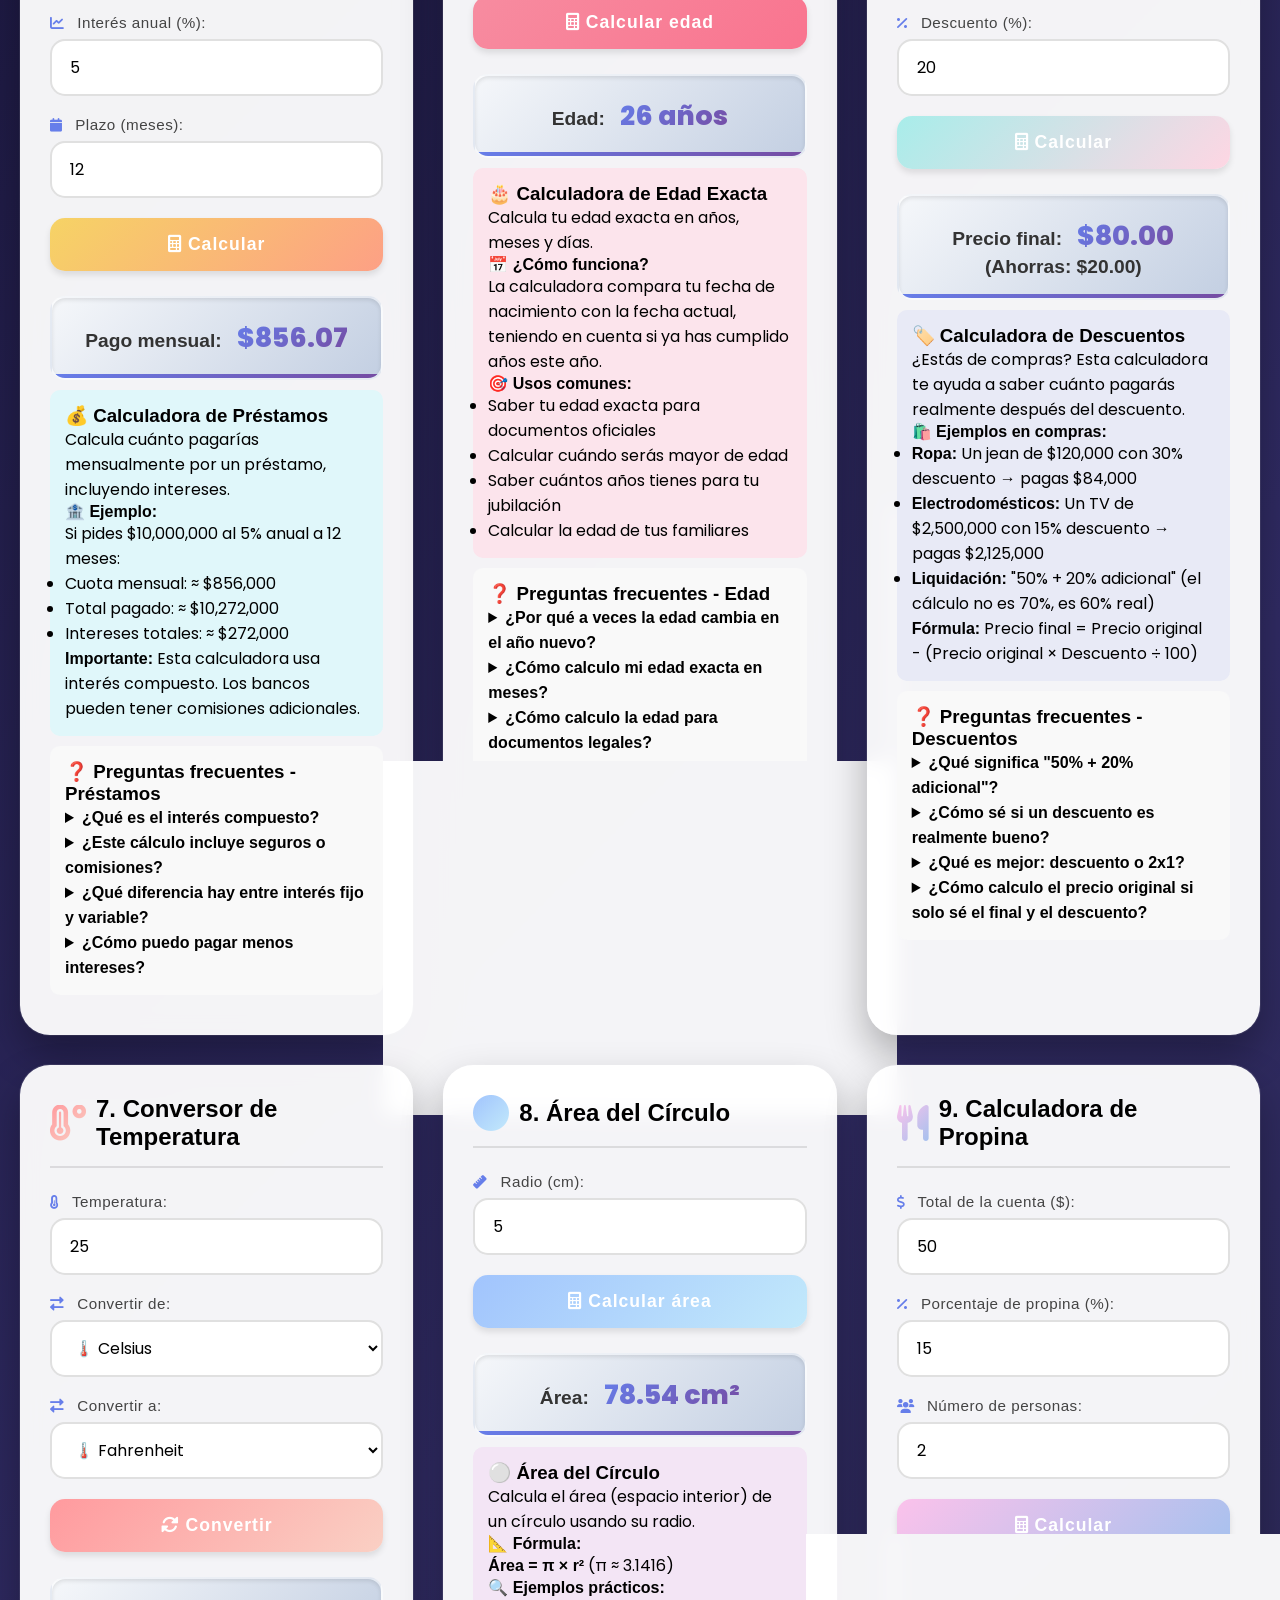
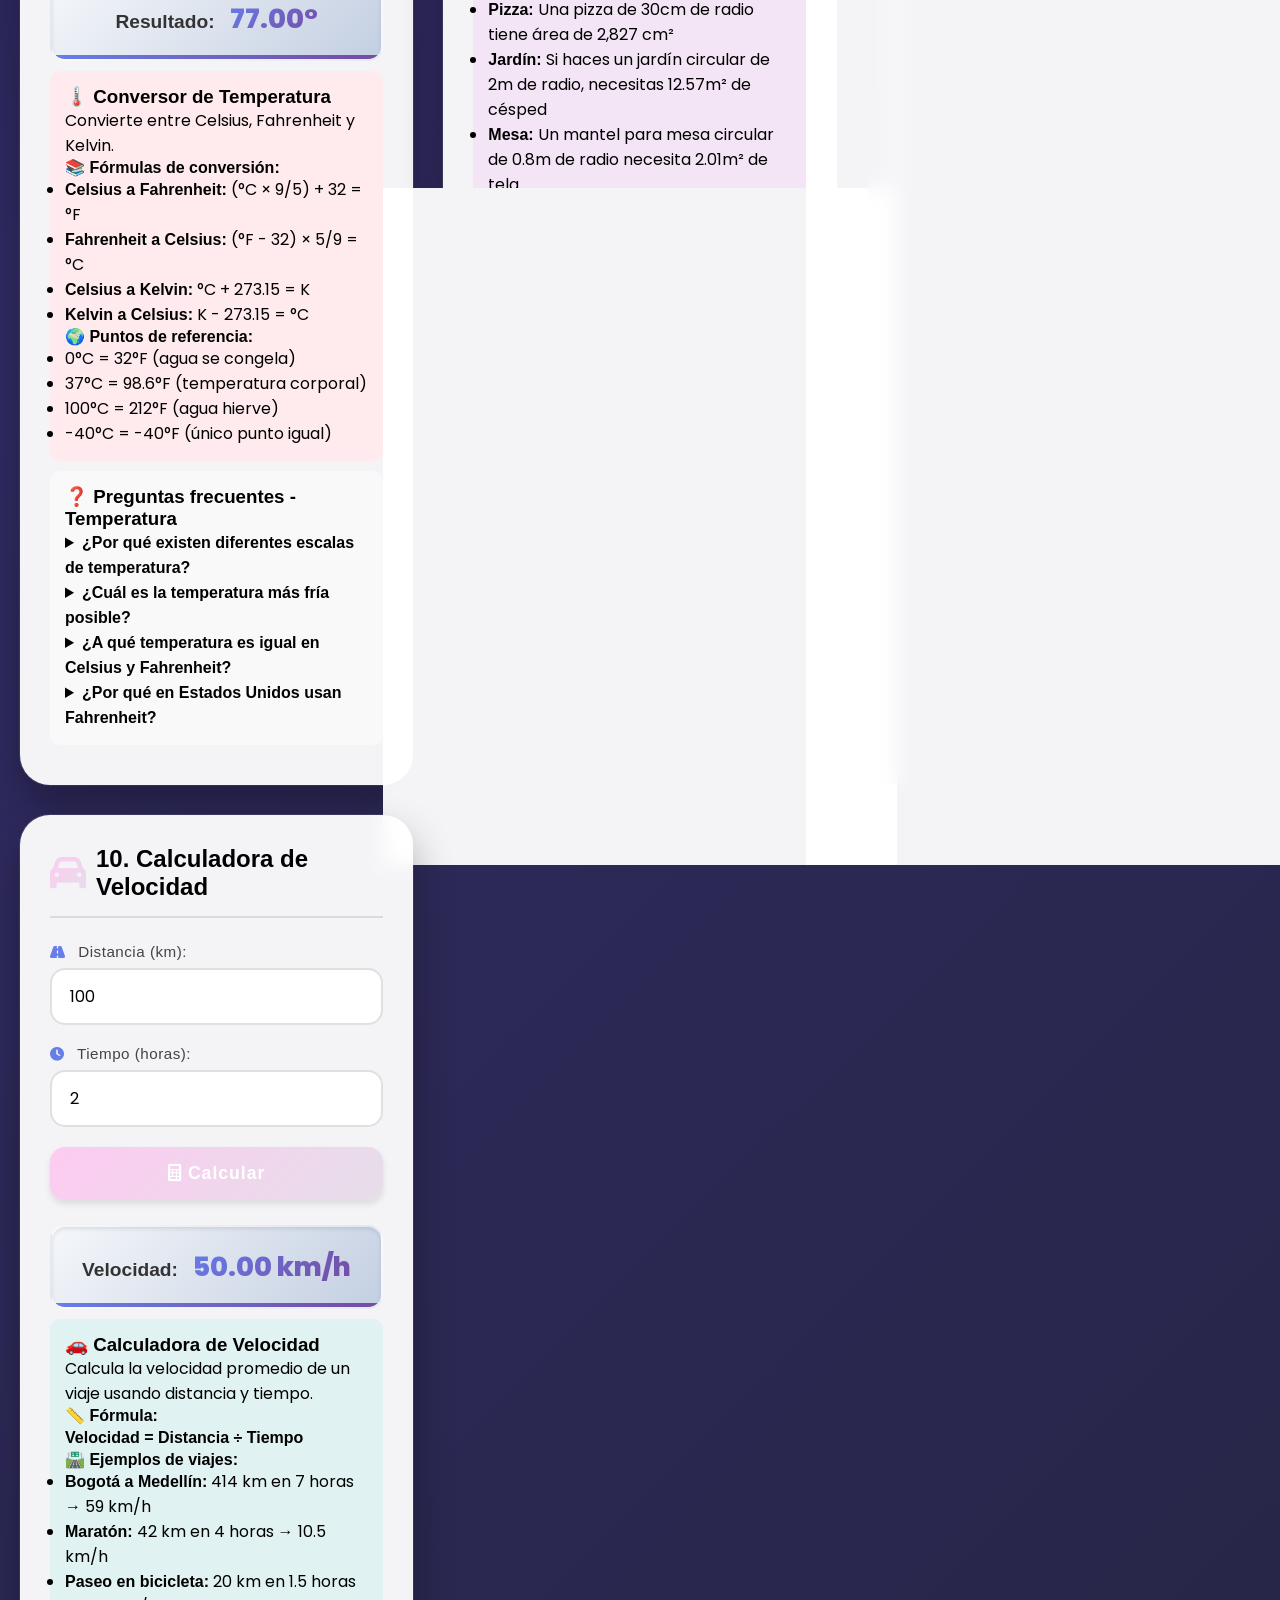
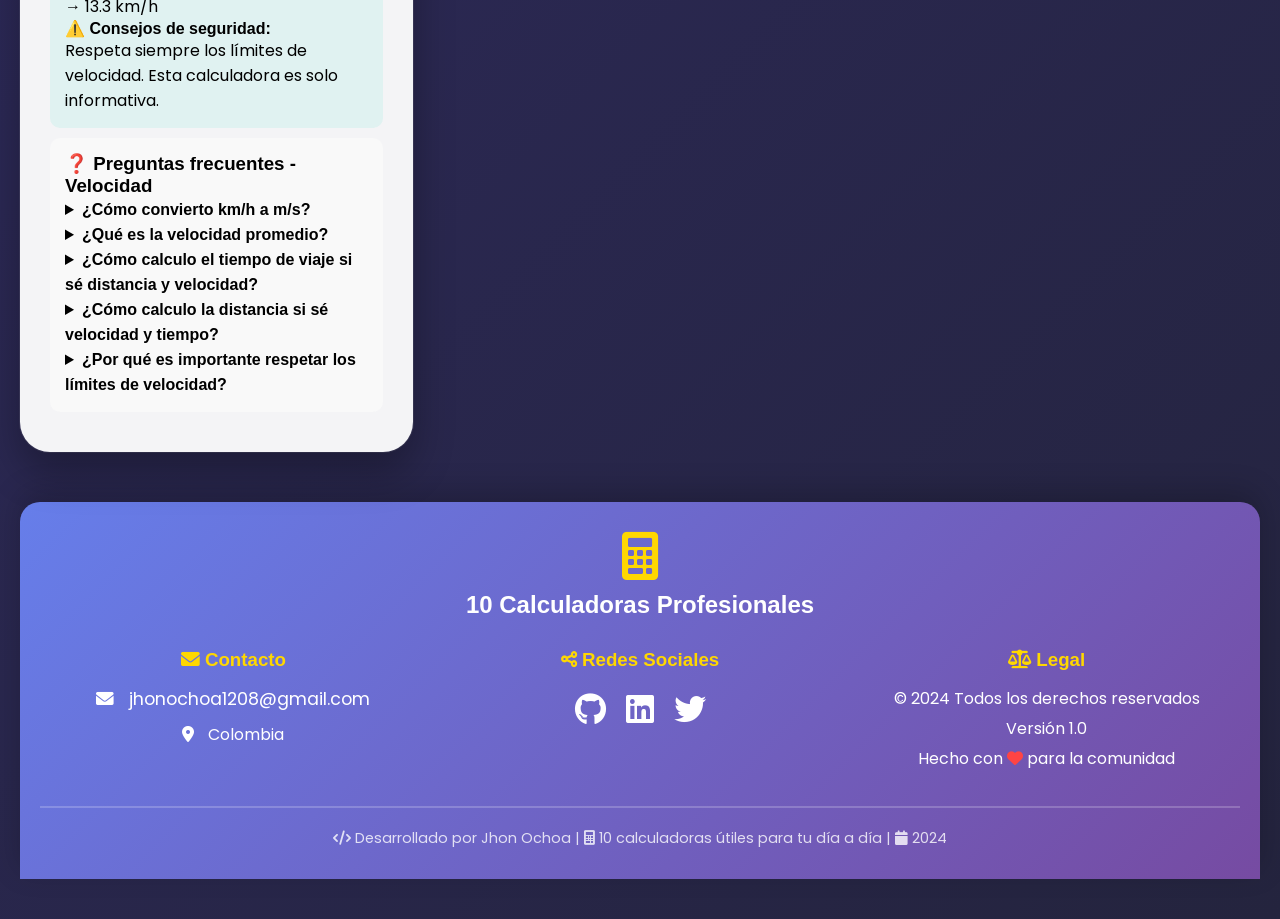
==== commit a742356c: "Update index.html" ====
--- a/index.html
+++ b/index.html
@@ -591,6 +591,71 @@
 </div>
         </div>
     </div>
+    <!-- ======================================== -->
+<!-- FOOTER - PIE DE PÁGINA -->
+<!-- ======================================== -->
+<footer style="background: linear-gradient(135deg, #667eea 0%, #764ba2 100%); color: white; padding: 30px 20px; margin-top: 50px; text-align: center; border-radius: 20px 20px 0 0; box-shadow: 0 -10px 30px rgba(0,0,0,0.2);">
+    
+    <div style="max-width: 1200px; margin: 0 auto;">
+        
+        <!-- Logo o título -->
+        <div style="margin-bottom: 20px;">
+            <i class="fas fa-calculator" style="font-size: 3rem; color: #ffd700;"></i>
+            <h2 style="color: white; margin: 10px 0;">10 Calculadoras Profesionales</h2>
+        </div>
+        
+        <!-- Información de contacto y derechos en columnas -->
+        <div style="display: flex; flex-wrap: wrap; justify-content: space-around; gap: 20px; margin: 30px 0;">
+            
+            <!-- Columna 1: Contacto -->
+            <div style="flex: 1; min-width: 250px;">
+                <h3 style="color: #ffd700; margin-bottom: 15px;"><i class="fas fa-envelope"></i> Contacto</h3>
+                <p style="margin: 10px 0;">
+                    <a href="mailto:jhonochoa1208@gmail.com" style="color: white; text-decoration: none; font-size: 1.1em;">
+                        <i class="fas fa-envelope" style="margin-right: 10px;"></i> jhonochoa1208@gmail.com
+                    </a>
+                </p>
+                <p style="margin: 10px 0;">
+                    <i class="fas fa-map-marker-alt" style="margin-right: 10px;"></i> Colombia
+                </p>
+            </div>
+            
+            <!-- Columna 2: Redes sociales -->
+            <div style="flex: 1; min-width: 250px;">
+                <h3 style="color: #ffd700; margin-bottom: 15px;"><i class="fas fa-share-alt"></i> Redes Sociales</h3>
+                <div style="display: flex; justify-content: center; gap: 20px;">
+                    <a href="https://github.com/jhonochoa1208-gif" target="_blank" style="color: white; font-size: 2rem; transition: transform 0.3s;" onmouseover="this.style.transform='scale(1.2)'" onmouseout="this.style.transform='scale(1)'">
+                        <i class="fab fa-github"></i>
+                    </a>
+                    <a href="#" target="_blank" style="color: white; font-size: 2rem; transition: transform 0.3s;" onmouseover="this.style.transform='scale(1.2)'" onmouseout="this.style.transform='scale(1)'">
+                        <i class="fab fa-linkedin"></i>
+                    </a>
+                    <a href="#" target="_blank" style="color: white; font-size: 2rem; transition: transform 0.3s;" onmouseover="this.style.transform='scale(1.2)'" onmouseout="this.style.transform='scale(1)'">
+                        <i class="fab fa-twitter"></i>
+                    </a>
+                </div>
+            </div>
+            
+            <!-- Columna 3: Información legal -->
+            <div style="flex: 1; min-width: 250px;">
+                <h3 style="color: #ffd700; margin-bottom: 15px;"><i class="fas fa-balance-scale"></i> Legal</h3>
+                <p style="margin: 5px 0;">&copy; 2024 Todos los derechos reservados</p>
+                <p style="margin: 5px 0;">Versión 1.0</p>
+                <p style="margin: 5px 0;">Hecho con <i class="fas fa-heart" style="color: #ff4444;"></i> para la comunidad</p>
+            </div>
+        </div>
+        
+        <!-- Línea divisoria -->
+        <hr style="border: 1px solid rgba(255,255,255,0.2); margin: 20px 0;">
+        
+        <!-- Mensaje final -->
+        <p style="font-size: 0.9em; opacity: 0.8;">
+            <i class="fas fa-code"></i> Desarrollado por Jhon Ochoa | 
+            <i class="fas fa-calculator"></i> 10 calculadoras útiles para tu día a día |
+            <i class="fas fa-calendar"></i> 2024
+        </p>
+    </div>
+</footer>
 
     <script>
         // ========================================
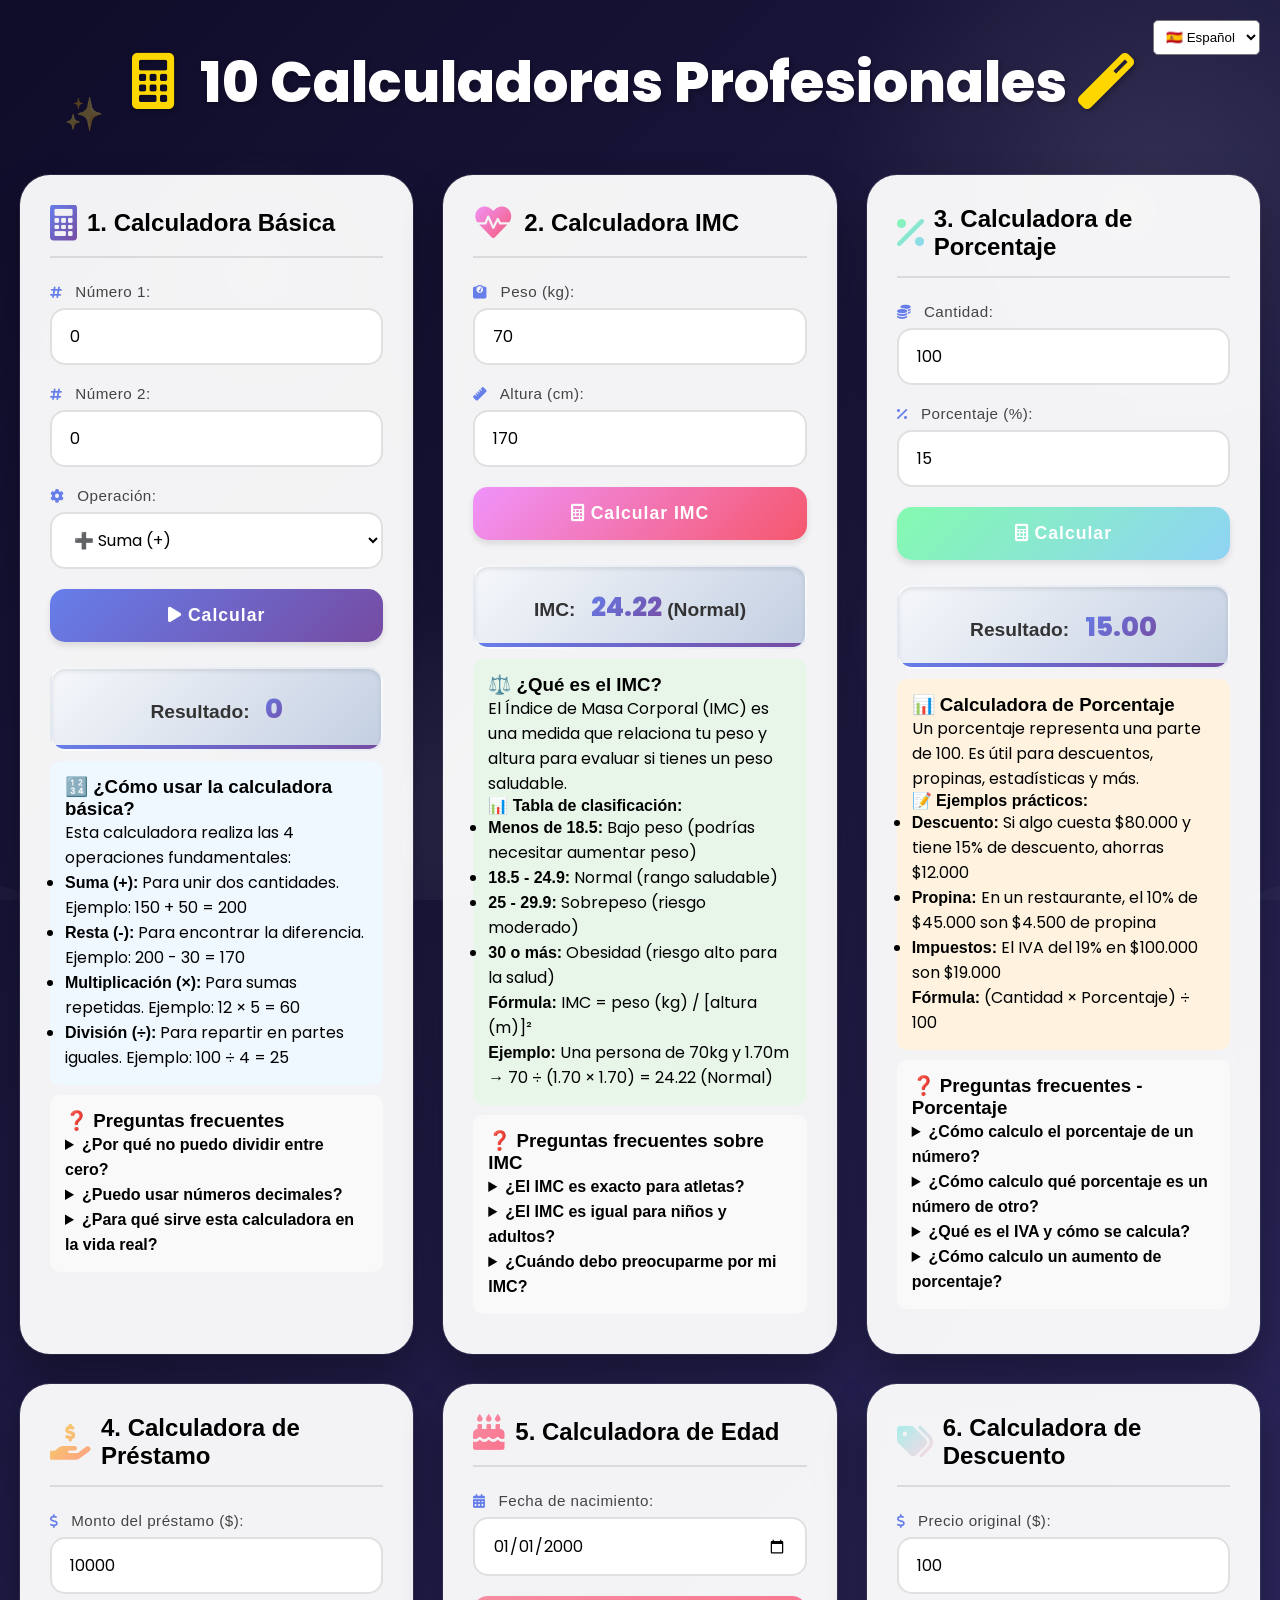
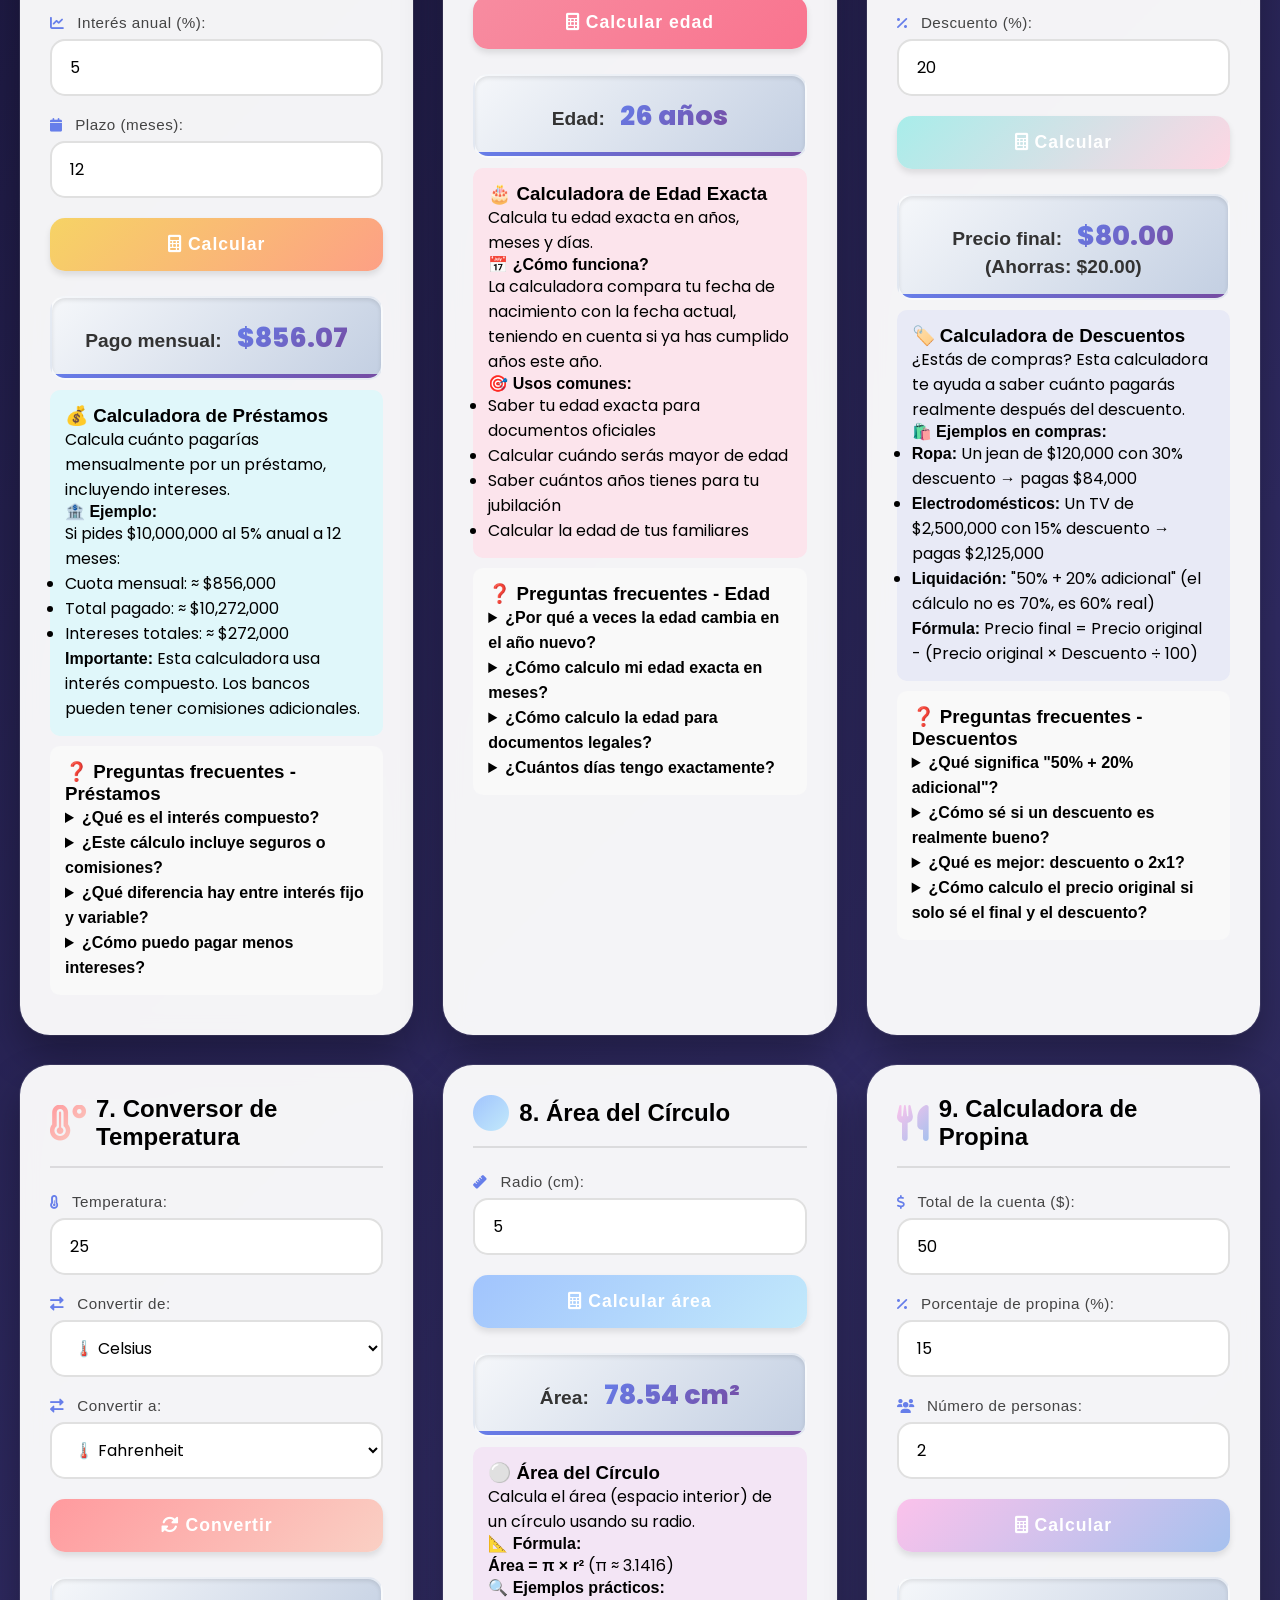
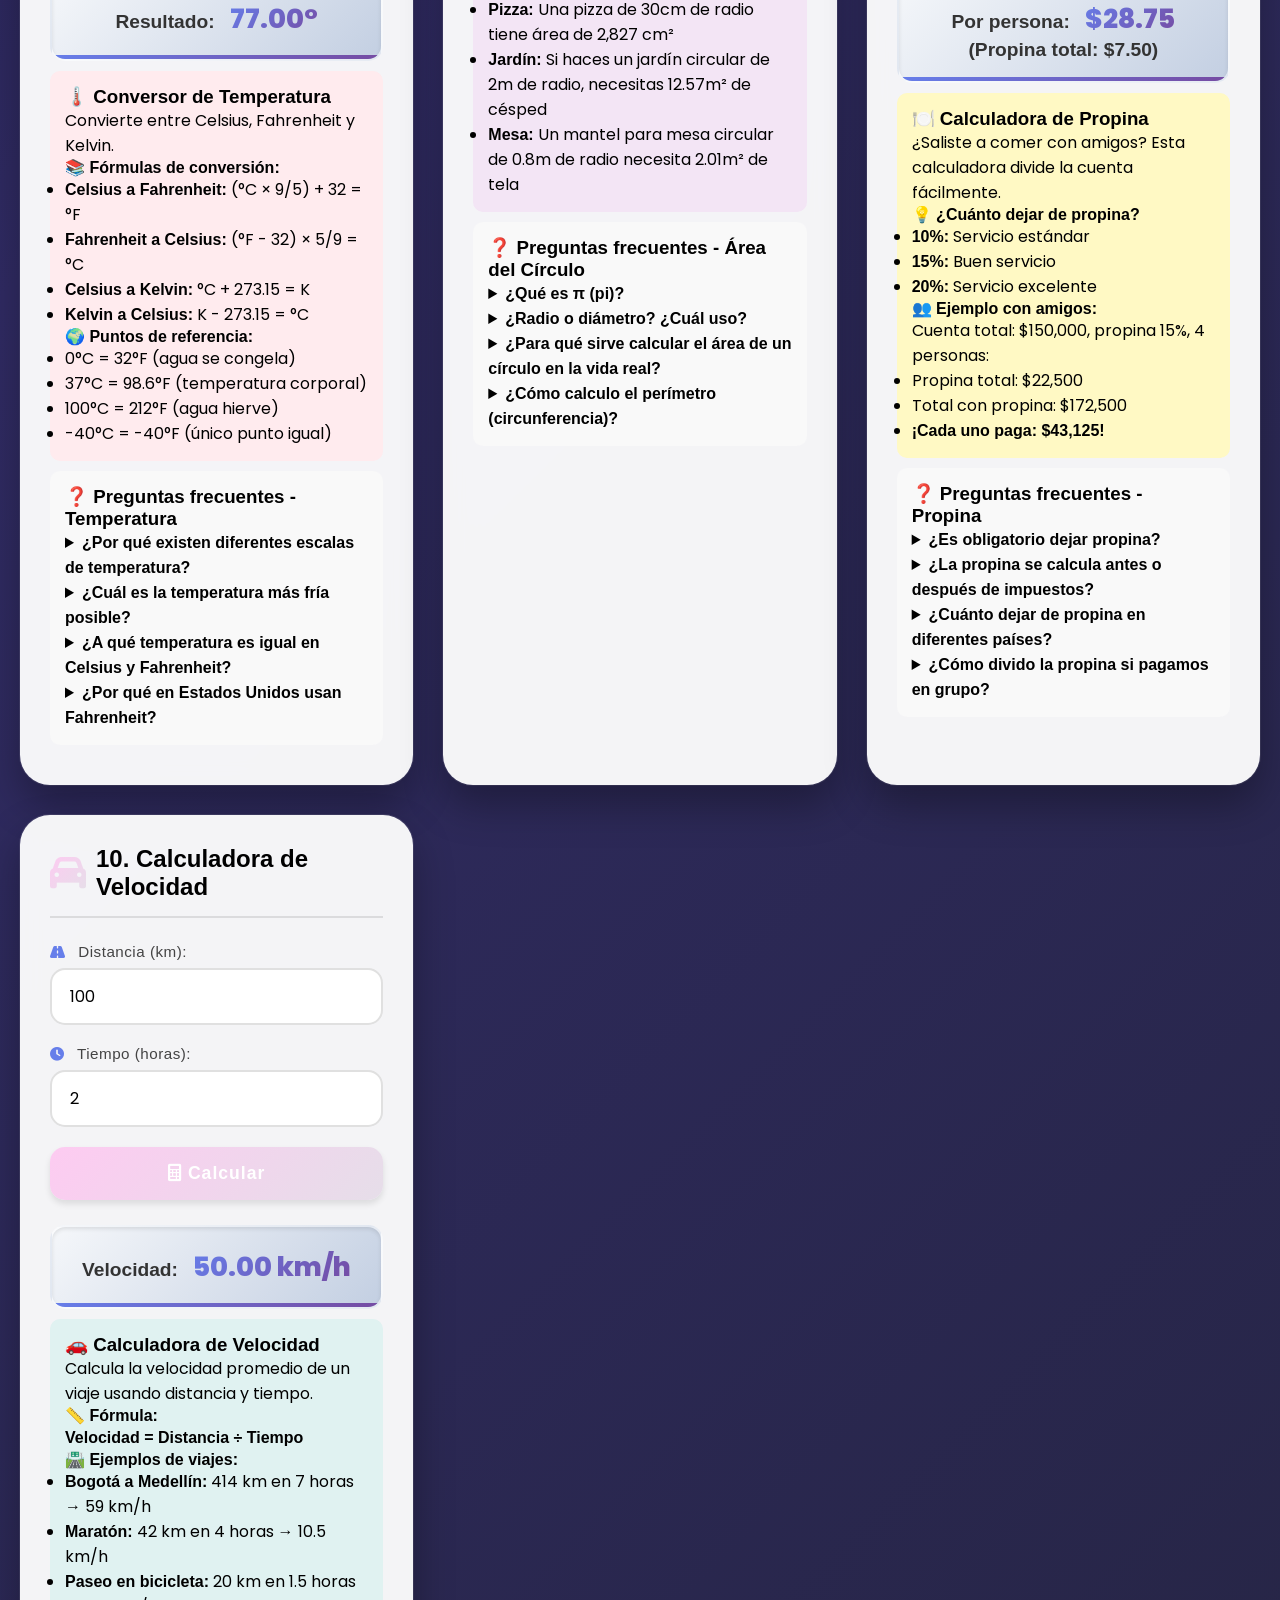
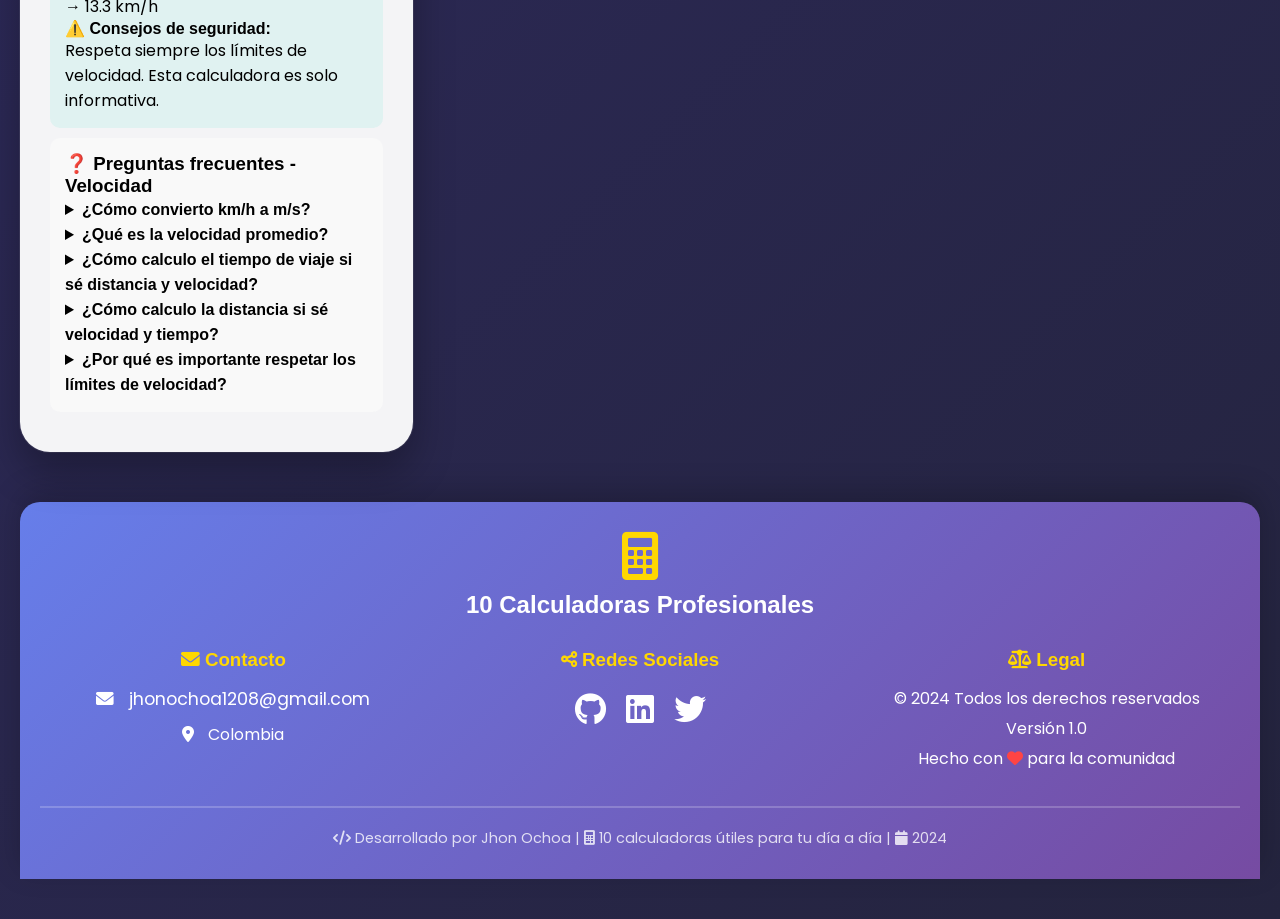
==== commit 994a38bd: "Update index.html" ====
--- a/index.html
+++ b/index.html
@@ -10,6 +10,100 @@
     <link rel="stylesheet" href="style.css">
 </head>
 <body>
+    <!-- Selector de idioma -->
+<div style="position: absolute; top: 20px; right: 20px; z-index: 100;">
+    <select id="languageSelector" style="padding: 8px; border-radius: 5px; background: white;">
+        <option value="es">🇪🇸 Español</option>
+        <option value="en">🇺🇸 English</option>
+    </select>
+</div>
+
+<script>
+    // ========================================
+// 🌐 SELECTOR DE IDIOMA - ACTIVAR
+// ========================================
+const languageSelector = document.getElementById('languageSelector');
+if (languageSelector) {
+    languageSelector.addEventListener('change', function() {
+        const lang = this.value;
+        const title = document.querySelector('h1');
+        const calcTitles = document.querySelectorAll('.calculadora h2');
+        
+        if (lang === 'en') {
+            // Cambiar título principal
+            title.innerHTML = '<i class="fas fa-calculator"></i> 10 Professional Calculators <i class="fas fa-magic"></i>';
+            
+            // Cambiar títulos de calculadoras (ejemplo con las primeras 2)
+            if (calcTitles.length > 0) {
+                calcTitles[0].innerHTML = '<i class="fas fa-calculator"></i> 1. Basic Calculator';
+                calcTitles[1].innerHTML = '<i class="fas fa-heartbeat"></i> 2. BMI Calculator';
+                // Puedes seguir con las demás...
+            }
+            
+            // Cambiar tooltips
+            document.querySelectorAll('.calculadora').forEach((card, index) => {
+                const tooltips = [
+                    "Basic mathematical operations",
+                    "Body Mass Index",
+                    "Percentage calculation",
+                    "Loan calculator",
+                    "Age calculator",
+                    "Discount calculator",
+                    "Temperature converter",
+                    "Circle area",
+                    "Tip calculator",
+                    "Speed calculator"
+                ];
+                if (tooltips[index]) {
+                    card.setAttribute('data-tooltip', tooltips[index]);
+                }
+            });
+            
+        } else {
+            // Volver a español
+            title.innerHTML = '<i class="fas fa-calculator"></i> 10 Calculadoras Profesionales <i class="fas fa-magic"></i>';
+            
+            if (calcTitles.length > 0) {
+                calcTitles[0].innerHTML = '<i class="fas fa-calculator"></i> 1. Calculadora Básica';
+                calcTitles[1].innerHTML = '<i class="fas fa-heartbeat"></i> 2. Calculadora IMC';
+            }
+            
+            // Restaurar tooltips
+            document.querySelectorAll('.calculadora').forEach((card, index) => {
+                const tooltipsES = [
+                    "Operaciones matemáticas básicas",
+                    "Índice de Masa Corporal",
+                    "Cálculo de porcentajes",
+                    "Calculadora de préstamos",
+                    "Calculadora de edad exacta",
+                    "Calculadora de descuentos",
+                    "Conversor de temperaturas",
+                    "Área de un círculo",
+                    "Calculadora de propinas",
+                    "Calculadora de velocidad"
+                ];
+                if (tooltipsES[index]) {
+                    card.setAttribute('data-tooltip', tooltipsES[index]);
+                }
+            });
+        }
+    });
+}
+    const translations = {
+        es: {
+            title: "10 Calculadoras Profesionales",
+            basic: "Calculadora Básica",
+            imc: "Calculadora IMC"
+            // ... más traducciones
+        },
+        en: {
+            title: "10 Professional Calculators",
+            basic: "Basic Calculator",
+            imc: "BMI Calculator"
+            // ... más traducciones
+        }
+    };
+</script>
     <div class="wave-bg"></div>
     
     <!-- Partículas flotantes -->
